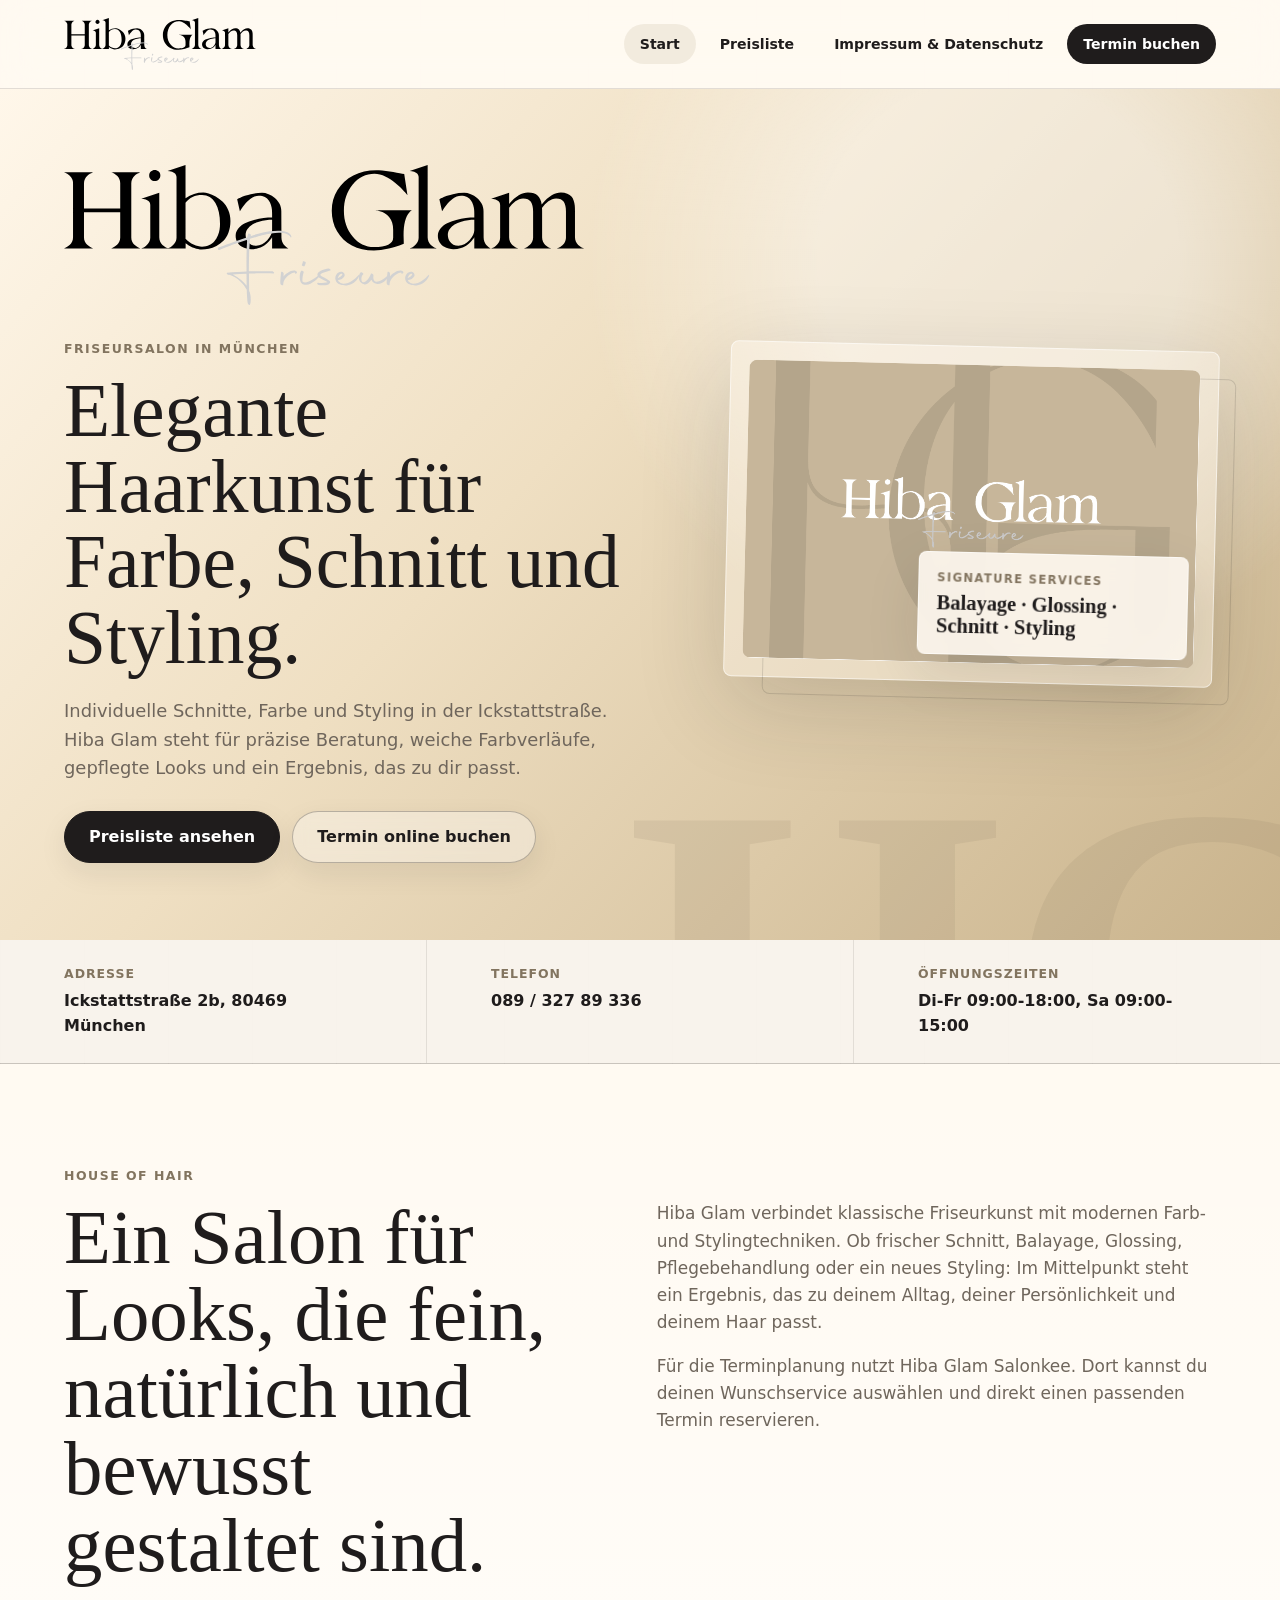
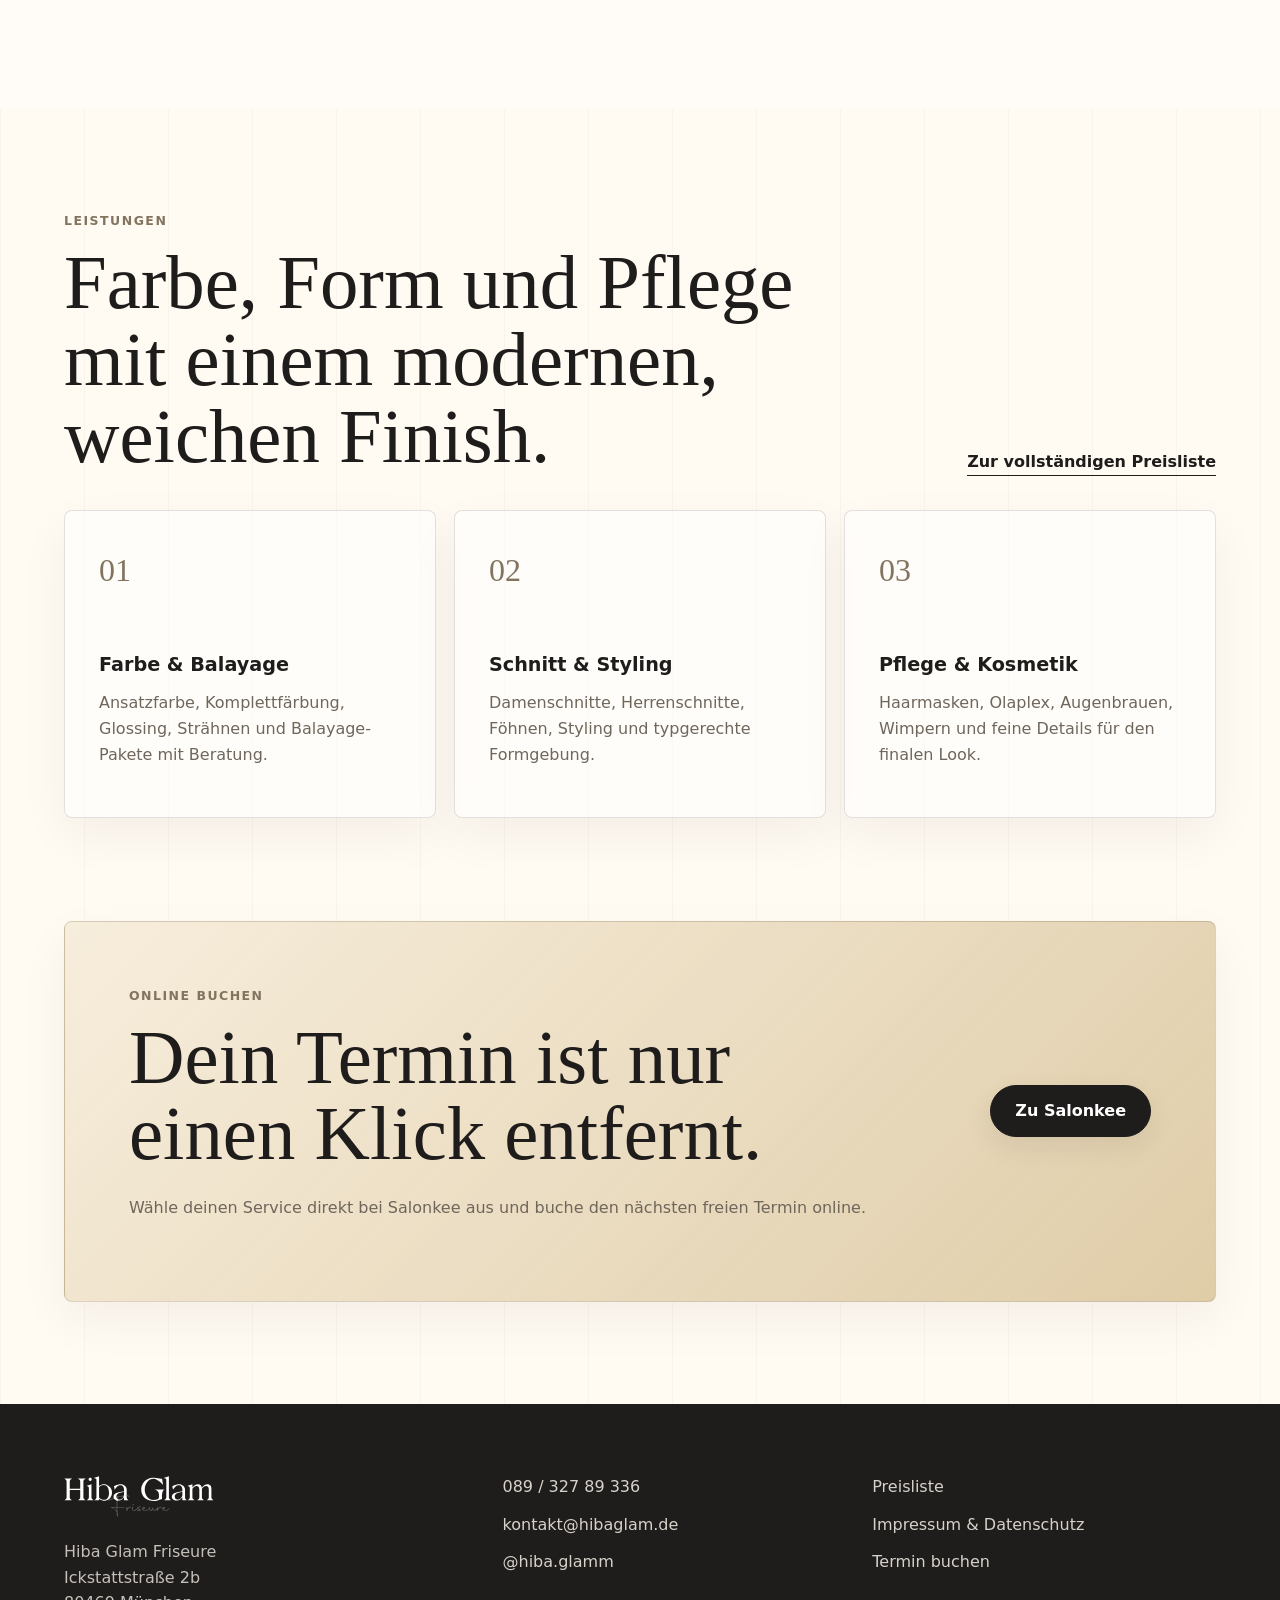
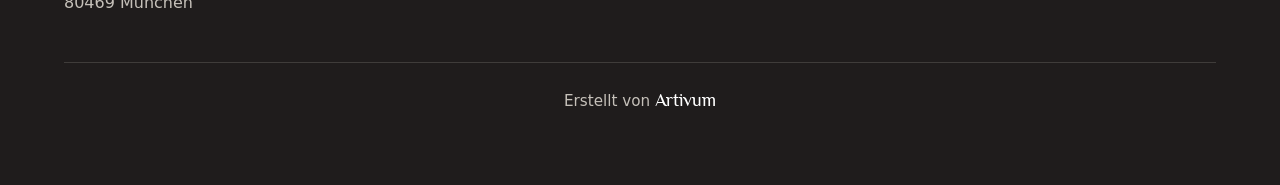
==== index.html @ e52c303f "Add files via upload" ====
<!doctype html>
<html lang="de">
<head>
  <meta charset="utf-8">
  <meta name="viewport" content="width=device-width, initial-scale=1">
  <title>Hiba Glam Friseure in München</title>
  <meta name="description" content="Hiba Glam ist ein stilvoller Friseursalon in München. Haarschnitte, Styling, Farbe, Balayage, Pflege und Kosmetik. Termine online buchen.">
  <meta name="theme-color" content="#d9c7a5">
  <link rel="icon" href="favicon.svg" type="image/svg+xml">
  <link rel="icon" href="favicon.png" type="image/png">
  <link rel="stylesheet" href="assets/hiba.css">
  <script defer src="assets/hiba.js"></script>
  <script type="application/ld+json">
    {
      "@context": "https://schema.org",
      "@type": "HairSalon",
      "name": "Hiba Glam",
      "image": "https://hibaglam.de/images/hiba-glam-business-card.png",
      "url": "https://hibaglam.de/",
      "telephone": "+498932789336",
      "email": "kontakt@hibaglam.de",
      "priceRange": "€€",
      "address": {
        "@type": "PostalAddress",
        "streetAddress": "Ickstattstraße 2b",
        "postalCode": "80469",
        "addressLocality": "München",
        "addressCountry": "DE"
      },
      "openingHoursSpecification": [
        {
          "@type": "OpeningHoursSpecification",
          "dayOfWeek": ["Tuesday", "Wednesday", "Thursday", "Friday"],
          "opens": "09:00",
          "closes": "18:00"
        },
        {
          "@type": "OpeningHoursSpecification",
          "dayOfWeek": "Saturday",
          "opens": "09:00",
          "closes": "15:00"
        }
      ],
      "sameAs": [
        "https://salonkee.de/salon/hiba-glam",
        "https://www.instagram.com/hiba.glamm"
      ]
    }
  </script>
</head>
<body>
  <a class="skip-link" href="#main">Zum Inhalt springen</a>
  <header class="site-header" data-header>
    <a class="brand" href="index.html" aria-label="Hiba Glam Startseite">
      <img src="assets/hiba-logo.svg" alt="Hiba Glam Friseure" width="174" height="52">
    </a>
    <button class="menu-toggle" type="button" data-menu-toggle aria-expanded="false" aria-controls="site-nav">
      <span></span>
      <span></span>
      <span></span>
      <span class="sr-only">Menü öffnen</span>
    </button>
    <nav class="site-nav" id="site-nav" data-site-nav>
      <a href="index.html" aria-current="page">Start</a>
      <a href="preise.html">Preisliste</a>
      <a href="impressum-datenschutz.html">Impressum & Datenschutz</a>
      <a class="nav-cta" href="https://salonkee.de/salon/hiba-glam" target="_blank" rel="noopener">Termin buchen</a>
    </nav>
  </header>

  <main id="main">
    <section class="hero">
      <div class="hero-bg" aria-hidden="true">HG</div>
      <div class="hero-content">
        <img class="hero-logo" src="assets/hiba-logo.svg" alt="Hiba Glam Friseure" width="760" height="204">
        <p class="eyebrow">Friseursalon in München</p>
        <h1>Elegante Haarkunst für Farbe, Schnitt und Styling.</h1>
        <p class="hero-copy">Individuelle Schnitte, Farbe und Styling in der Ickstattstraße. Hiba Glam steht für präzise Beratung, weiche Farbverläufe, gepflegte Looks und ein Ergebnis, das zu dir passt.</p>
        <div class="hero-actions">
          <a class="button primary" href="preise.html">Preisliste ansehen</a>
          <a class="button secondary" href="https://salonkee.de/salon/hiba-glam" target="_blank" rel="noopener">Termin online buchen</a>
        </div>
      </div>
      <div class="hero-visual" aria-label="Hiba Glam Salon-Services">
        <div class="visual-frame">
          <img src="images/hiba-glam-business-card.png" alt="Hiba Glam Markenmotiv">
          <div class="visual-note">
            <span>Signature services</span>
            <strong>Balayage · Glossing · Schnitt · Styling</strong>
          </div>
        </div>
      </div>
    </section>

    <section class="info-strip" aria-label="Kontakt und Öffnungszeiten">
      <div>
        <span>Adresse</span>
        <strong>Ickstattstraße 2b, 80469 München</strong>
      </div>
      <div>
        <span>Telefon</span>
        <strong><a href="tel:+498932789336">089 / 327 89 336</a></strong>
      </div>
      <div>
        <span>Öffnungszeiten</span>
        <strong>Di-Fr 09:00-18:00, Sa 09:00-15:00</strong>
      </div>
    </section>

    <section class="section intro-section">
      <div class="section-kicker">House of hair</div>
      <div class="split">
        <div>
          <h2>Ein Salon für Looks, die fein, natürlich und bewusst gestaltet sind.</h2>
        </div>
        <div class="prose">
          <p>Hiba Glam verbindet klassische Friseurkunst mit modernen Farb- und Stylingtechniken. Ob frischer Schnitt, Balayage, Glossing, Pflegebehandlung oder ein neues Styling: Im Mittelpunkt steht ein Ergebnis, das zu deinem Alltag, deiner Persönlichkeit und deinem Haar passt.</p>
          <p>Für die Terminplanung nutzt Hiba Glam Salonkee. Dort kannst du deinen Wunschservice auswählen und direkt einen passenden Termin reservieren.</p>
        </div>
      </div>
    </section>

    <section class="section services-section">
      <div class="section-heading">
        <div>
          <div class="section-kicker">Leistungen</div>
          <h2>Farbe, Form und Pflege mit einem modernen, weichen Finish.</h2>
        </div>
        <a class="text-link" href="preise.html">Zur vollständigen Preisliste</a>
      </div>
      <div class="service-grid">
        <article class="service-card">
          <span>01</span>
          <h3>Farbe & Balayage</h3>
          <p>Ansatzfarbe, Komplettfärbung, Glossing, Strähnen und Balayage-Pakete mit Beratung.</p>
        </article>
        <article class="service-card">
          <span>02</span>
          <h3>Schnitt & Styling</h3>
          <p>Damenschnitte, Herrenschnitte, Föhnen, Styling und typgerechte Formgebung.</p>
        </article>
        <article class="service-card">
          <span>03</span>
          <h3>Pflege & Kosmetik</h3>
          <p>Haarmasken, Olaplex, Augenbrauen, Wimpern und feine Details für den finalen Look.</p>
        </article>
      </div>
    </section>

    <section class="section booking-section">
      <div class="booking-panel">
        <div>
          <div class="section-kicker">Online buchen</div>
          <h2>Dein Termin ist nur einen Klick entfernt.</h2>
          <p>Wähle deinen Service direkt bei Salonkee aus und buche den nächsten freien Termin online.</p>
        </div>
        <a class="button primary" href="https://salonkee.de/salon/hiba-glam" target="_blank" rel="noopener">Zu Salonkee</a>
      </div>
    </section>
  </main>

  <footer class="site-footer">
    <div>
      <img src="assets/hiba-logo.svg" alt="Hiba Glam Friseure" width="150" height="45">
      <p>Hiba Glam Friseure<br>Ickstattstraße 2b<br>80469 München</p>
    </div>
    <div class="footer-links">
      <a href="tel:+498932789336">089 / 327 89 336</a>
      <a href="mailto:kontakt@hibaglam.de">kontakt@hibaglam.de</a>
      <a href="https://www.instagram.com/hiba.glamm" target="_blank" rel="noopener">@hiba.glamm</a>
    </div>
    <div class="footer-links">
      <a href="preise.html">Preisliste</a>
      <a href="impressum-datenschutz.html">Impressum & Datenschutz</a>
      <a href="https://salonkee.de/salon/hiba-glam" target="_blank" rel="noopener">Termin buchen</a>
    </div>
    <p class="footer-credit">Erstellt von <a href="https://www.artivum.de" target="_blank" rel="noopener">Artivum</a></p>
  </footer>
</body>
</html>
---- assets/hiba.css ----
:root {
  --ink: #1f1c1c;
  --muted: #6f665c;
  --sand: #ead9b8;
  --sand-strong: #d3bd94;
  --taupe: #b4a486;
  --taupe-dark: #82745f;
  --ivory: #fffaf2;
  --soft: #f6eddf;
  --clay: #a97863;
  --white: #ffffff;
  --line: rgba(31, 28, 28, 0.13);
  --shadow: 0 28px 90px rgba(31, 28, 28, 0.16);
  --soft-shadow: 0 18px 54px rgba(31, 28, 28, 0.10);
  --serif: Georgia, "Times New Roman", serif;
  --sans: Inter, ui-sans-serif, system-ui, -apple-system, BlinkMacSystemFont, "Segoe UI", sans-serif;
}

@font-face {
  font-family: "Philosopher";
  src: url("fonts/Philosopher-Regular.ttf") format("truetype");
  font-weight: 400;
  font-style: normal;
  font-display: swap;
}

* {
  box-sizing: border-box;
}

html {
  scroll-behavior: smooth;
}

body {
  margin: 0;
  color: var(--ink);
  background:
    linear-gradient(90deg, rgba(31, 28, 28, 0.028) 1px, transparent 1px) 0 0 / 84px 84px,
    var(--ivory);
  font-family: var(--sans);
  line-height: 1.6;
}

img {
  display: block;
  max-width: 100%;
}

a {
  color: inherit;
  text-decoration: none;
}

a:hover {
  color: var(--taupe-dark);
}

.skip-link,
.sr-only {
  position: absolute;
  width: 1px;
  height: 1px;
  padding: 0;
  margin: -1px;
  overflow: hidden;
  clip: rect(0, 0, 0, 0);
  white-space: nowrap;
  border: 0;
}

.skip-link:focus {
  z-index: 1000;
  width: auto;
  height: auto;
  margin: 16px;
  padding: 10px 14px;
  clip: auto;
  background: var(--ink);
  color: var(--white);
}

.site-header {
  position: sticky;
  top: 0;
  z-index: 50;
  display: flex;
  align-items: center;
  justify-content: space-between;
  gap: 24px;
  min-height: 86px;
  padding: 18px clamp(20px, 5vw, 72px);
  background: rgba(255, 250, 242, 0.86);
  border-bottom: 1px solid var(--line);
  backdrop-filter: blur(20px);
}

.brand {
  display: inline-flex;
  align-items: center;
  flex: 0 0 auto;
}

.brand img {
  width: clamp(150px, 15vw, 220px);
  height: auto;
}

.site-nav {
  display: flex;
  align-items: center;
  gap: 8px;
  font-size: 0.88rem;
  font-weight: 720;
}

.site-nav a {
  display: inline-flex;
  align-items: center;
  min-height: 40px;
  padding: 0 16px;
  border-radius: 999px;
}

.site-nav a[aria-current="page"] {
  background: rgba(180, 164, 134, 0.18);
}

.site-nav .nav-cta {
  color: var(--white);
  background: var(--ink);
}

.site-nav .nav-cta:hover {
  color: var(--white);
  background: var(--taupe-dark);
}

.menu-toggle {
  display: none;
  width: 44px;
  height: 44px;
  padding: 0;
  border: 1px solid var(--line);
  border-radius: 50%;
  background: transparent;
}

.menu-toggle span:not(.sr-only) {
  display: block;
  width: 18px;
  height: 2px;
  margin: 4px auto;
  background: var(--ink);
}

.hero {
  position: relative;
  display: grid;
  grid-template-columns: minmax(0, 0.96fr) minmax(320px, 0.82fr);
  align-items: center;
  gap: clamp(34px, 7vw, 108px);
  min-height: calc(100vh - 86px);
  padding: clamp(46px, 6vw, 82px) clamp(20px, 5vw, 72px) clamp(46px, 6vw, 78px);
  overflow: hidden;
  background:
    radial-gradient(circle at 78% 20%, rgba(255, 255, 255, 0.45) 0 15%, transparent 34%),
    linear-gradient(132deg, #fff7ea 0%, #efdfc2 43%, #c9b38c 100%);
}

.hero-bg {
  position: absolute;
  inset: auto -8vw -18vw auto;
  color: rgba(130, 116, 95, 0.13);
  font-family: var(--serif);
  font-size: clamp(16rem, 38vw, 42rem);
  font-weight: 700;
  line-height: 0.8;
  pointer-events: none;
}

.hero-content,
.hero-visual,
.page-hero > *:not(.hero-bg) {
  position: relative;
  z-index: 1;
}

.page-hero > .hero-bg {
  position: absolute;
}

.hero-logo {
  width: min(100%, 520px);
  height: auto;
  margin-bottom: clamp(22px, 3vw, 34px);
}

.eyebrow,
.section-kicker {
  margin: 0 0 14px;
  color: var(--taupe-dark);
  font-size: 0.78rem;
  font-weight: 800;
  text-transform: uppercase;
  letter-spacing: 0.12em;
}

h1,
h2,
h3,
p {
  margin-top: 0;
}

h1,
h2 {
  font-family: var(--serif);
  font-weight: 500;
  line-height: 1;
}

h1 {
  max-width: 760px;
  margin-bottom: 22px;
  font-size: clamp(3rem, 5.9vw, 6.4rem);
}

h2 {
  margin-bottom: 22px;
  font-size: clamp(2.4rem, 6vw, 5.2rem);
}

h3 {
  margin-bottom: 10px;
  font-size: 1.2rem;
}

.hero-copy {
  max-width: 650px;
  color: var(--muted);
  font-size: clamp(1.05rem, 1.4vw, 1.28rem);
}

.hero-actions {
  display: flex;
  flex-wrap: wrap;
  gap: 12px;
  margin-top: 28px;
}

.button {
  display: inline-flex;
  align-items: center;
  justify-content: center;
  min-height: 52px;
  padding: 0 24px;
  border: 1px solid var(--ink);
  border-radius: 999px;
  font-weight: 820;
  box-shadow: 0 10px 28px rgba(31, 28, 28, 0.08);
  transition: transform 180ms ease, background 180ms ease, color 180ms ease, border-color 180ms ease, box-shadow 180ms ease;
}

.button:hover {
  transform: translateY(-2px);
  box-shadow: 0 16px 34px rgba(31, 28, 28, 0.14);
}

.button.primary {
  color: var(--white);
  background: var(--ink);
}

.button.primary:hover {
  color: var(--white);
  background: var(--clay);
  border-color: var(--clay);
}

.button.secondary {
  border-color: rgba(31, 28, 28, 0.28);
  background: rgba(255, 255, 255, 0.34);
  backdrop-filter: blur(8px);
}

.button.secondary:hover {
  color: var(--ink);
  background: rgba(255, 255, 255, 0.36);
}

.hero-visual {
  justify-self: end;
  width: min(100%, 530px);
}

.visual-frame {
  position: relative;
  padding: clamp(12px, 1.6vw, 18px);
  border: 1px solid rgba(255, 255, 255, 0.56);
  border-radius: 8px;
  background: rgba(255, 250, 242, 0.36);
  box-shadow: var(--shadow);
  transform: rotate(1.4deg);
}

.visual-frame::before {
  content: "";
  position: absolute;
  inset: 26px -18px -18px 38px;
  z-index: -1;
  border: 1px solid rgba(31, 28, 28, 0.14);
  border-radius: 8px;
}

.visual-frame img {
  width: 100%;
  border-radius: 8px;
}

.visual-note {
  position: absolute;
  right: clamp(16px, 2vw, 26px);
  bottom: clamp(16px, 2vw, 26px);
  max-width: 270px;
  padding: 16px 18px;
  border: 1px solid rgba(255, 255, 255, 0.58);
  border-radius: 8px;
  background: rgba(255, 250, 242, 0.88);
  box-shadow: var(--soft-shadow);
  backdrop-filter: blur(14px);
}

.visual-note span {
  display: block;
  margin-bottom: 5px;
  color: var(--taupe-dark);
  font-size: 0.72rem;
  font-weight: 850;
  text-transform: uppercase;
  letter-spacing: 0.12em;
}

.visual-note strong {
  display: block;
  font-family: var(--serif);
  font-size: 1.28rem;
  line-height: 1.12;
}

.info-strip {
  display: grid;
  grid-template-columns: repeat(3, minmax(0, 1fr));
  gap: 1px;
  background: var(--line);
  border-top: 0;
  border-bottom: 1px solid var(--line);
}

.info-strip div {
  padding: 24px clamp(20px, 5vw, 72px);
  background: rgba(255, 250, 242, 0.78);
}

.info-strip span {
  display: block;
  margin-bottom: 4px;
  color: var(--taupe-dark);
  font-size: 0.78rem;
  font-weight: 800;
  text-transform: uppercase;
  letter-spacing: 0.08em;
}

.info-strip strong {
  font-size: 1rem;
}

.section {
  padding: clamp(64px, 8vw, 120px) clamp(20px, 5vw, 72px);
}

.intro-section {
  background:
    linear-gradient(180deg, rgba(255, 255, 255, 0.0), rgba(255, 255, 255, 0.45)),
    var(--ivory);
}

.split {
  display: grid;
  grid-template-columns: minmax(260px, 0.9fr) minmax(260px, 1fr);
  gap: clamp(32px, 7vw, 90px);
  align-items: start;
}

.prose {
  color: var(--muted);
  font-size: 1.06rem;
}

.section-heading {
  display: flex;
  align-items: end;
  justify-content: space-between;
  gap: 24px;
  margin-bottom: 34px;
}

.section-heading h2 {
  max-width: 780px;
  margin-bottom: 0;
}

.text-link {
  display: inline-flex;
  align-items: center;
  width: fit-content;
  border-bottom: 1px solid currentColor;
  color: var(--ink);
  font-weight: 800;
}

.service-grid {
  display: grid;
  grid-template-columns: repeat(3, minmax(0, 1fr));
  gap: 18px;
}

.service-card,
.price-group,
.price-note,
.booking-panel,
.legal-block {
  border: 1px solid var(--line);
  border-radius: 8px;
  background: rgba(255, 255, 255, 0.56);
  box-shadow: 0 18px 50px rgba(31, 28, 28, 0.05);
}

.service-card {
  min-height: 292px;
  padding: clamp(24px, 3vw, 34px);
  transition: transform 180ms ease, box-shadow 180ms ease, background 180ms ease;
}

.service-card:hover {
  transform: translateY(-4px);
  background: rgba(255, 255, 255, 0.74);
  box-shadow: var(--soft-shadow);
}

.service-card span {
  display: block;
  margin-bottom: 54px;
  color: var(--taupe-dark);
  font-family: var(--serif);
  font-size: 2rem;
}

.service-card p,
.booking-panel p,
.price-note p,
.legal-block p {
  color: var(--muted);
}

.booking-section {
  padding-top: 0;
}

.booking-panel {
  display: flex;
  align-items: center;
  justify-content: space-between;
  gap: 24px;
  padding: clamp(30px, 5vw, 64px);
  background:
    linear-gradient(135deg, rgba(255, 250, 242, 0.62), rgba(210, 189, 148, 0.44)),
    var(--sand);
}

.booking-panel h2 {
  max-width: 680px;
}

.page-hero {
  position: relative;
  display: block;
  min-height: auto;
  padding: clamp(72px, 8vw, 112px) clamp(20px, 5vw, 72px) clamp(56px, 7vw, 88px);
  overflow: hidden;
  background:
    radial-gradient(circle at 84% 26%, rgba(255, 255, 255, 0.48) 0 16%, transparent 36%),
    linear-gradient(135deg, #fff7ea 0%, #ead8b7 58%, #cbb68e 100%);
}

.page-hero > div:not(.hero-bg) {
  max-width: 920px;
  margin-inline: auto;
  text-align: center;
}

.page-hero > .button {
  display: flex;
  width: fit-content;
  margin: 30px auto 0;
}

.page-hero h1 {
  max-width: 900px;
  margin-inline: auto;
  font-size: clamp(3.2rem, 8vw, 7rem);
}

.page-hero p {
  max-width: 720px;
  margin-inline: auto;
  margin-bottom: 0;
  color: var(--muted);
  font-size: 1.08rem;
}

.price-layout {
  display: grid;
  grid-template-columns: minmax(0, 1fr);
  gap: 20px;
  align-items: start;
  width: 100%;
  max-width: 920px;
  margin-inline: auto;
}

.price-note {
  position: static;
  padding: 26px;
  text-align: center;
}

.price-note .text-link {
  margin-inline: auto;
}

.price-groups {
  display: grid;
  grid-template-columns: minmax(0, 1fr);
  gap: 16px;
}

.price-group {
  padding: clamp(22px, 3vw, 30px);
}

.price-group h2 {
  margin-bottom: 18px;
  font-size: clamp(2rem, 4vw, 3rem);
}

.price-list {
  display: grid;
  gap: 0;
  padding: 0;
  margin: 0;
  list-style: none;
}

.price-list li {
  display: flex;
  justify-content: space-between;
  gap: 20px;
  padding: 14px 0;
  border-top: 1px solid var(--line);
}

.price-list span {
  color: var(--muted);
}

.price-list strong {
  white-space: nowrap;
}

.legal-hero {
  min-height: 360px;
}

.legal-layout {
  display: grid;
  grid-template-columns: minmax(0, 1fr);
  gap: 18px;
  align-items: start;
  width: 100%;
  max-width: 920px;
  margin-inline: auto;
}

.legal-block {
  min-width: 0;
  padding: clamp(24px, 4vw, 42px);
  overflow-wrap: anywhere;
}

.legal-block h2 {
  font-size: clamp(2.2rem, 5vw, 4rem);
}

.legal-block h3 {
  margin-top: 28px;
}

.draft-note {
  padding: 12px 14px;
  border: 1px solid rgba(142, 128, 104, 0.36);
  border-radius: 8px;
  background: rgba(234, 217, 184, 0.56);
  font-weight: 700;
}

.site-footer {
  display: grid;
  grid-template-columns: 1.2fr 1fr 1fr;
  gap: 26px;
  padding: clamp(42px, 6vw, 70px) clamp(20px, 5vw, 72px);
  color: var(--ivory);
  background: var(--ink);
}

.site-footer p {
  margin: 20px 0 0;
  color: rgba(255, 250, 240, 0.74);
}

.site-footer img {
  filter: invert(1) brightness(2.2);
}

.footer-links {
  display: grid;
  align-content: start;
  gap: 12px;
}

.footer-links a {
  color: rgba(255, 250, 240, 0.82);
}

.footer-links a:hover {
  color: var(--white);
}

.footer-credit {
  grid-column: 1 / -1;
  margin: 18px 0 0;
  padding-top: 24px;
  border-top: 1px solid rgba(255, 250, 240, 0.14);
  text-align: center;
  color: rgba(255, 250, 240, 0.72);
  font-size: 0.95rem;
}

.footer-credit a {
  font-family: "Philosopher", Georgia, "Times New Roman", serif;
  color: var(--white);
  font-size: 1.16em;
}

.footer-credit a:hover {
  color: var(--sand);
}

.not-found {
  display: grid;
  place-items: center;
  min-height: 100vh;
  padding: 40px 20px;
  text-align: center;
  background: var(--sand);
}

.not-found h1 {
  max-width: 740px;
  margin: 30px 0 12px;
  font-size: clamp(2.6rem, 8vw, 6rem);
}

.not-found p {
  color: var(--muted);
}

@media (max-width: 920px) {
  .menu-toggle {
    display: block;
  }

  .site-nav {
    position: fixed;
    top: 86px;
    right: 16px;
    left: 16px;
    display: none;
    flex-direction: column;
    align-items: stretch;
    padding: 14px;
    border: 1px solid var(--line);
    border-radius: 8px;
    background: var(--ivory);
    box-shadow: var(--shadow);
  }

  .site-nav.is-open {
    display: flex;
  }

  .site-nav a {
    justify-content: center;
  }

  .hero {
    grid-template-columns: 1fr;
    min-height: auto;
  }

  .hero-visual {
    justify-self: start;
  }

  .visual-frame {
    transform: none;
  }

  .info-strip,
  .service-grid,
  .price-groups,
  .legal-layout,
  .site-footer {
    grid-template-columns: 1fr;
  }

  .split,
  .price-layout {
    grid-template-columns: 1fr;
  }

  .price-note {
    position: static;
  }

  .page-hero,
  .booking-panel,
  .section-heading {
    align-items: start;
    flex-direction: column;
  }
}

@media (max-width: 560px) {
  .site-header {
    min-height: 74px;
    padding: 12px 16px;
  }

  .brand img {
    width: 156px;
    height: auto;
  }

  .site-nav {
    top: 74px;
  }

  .page-hero .hero-bg {
    display: none;
  }

  .hero,
  .section,
  .page-hero {
    padding-left: 16px;
    padding-right: 16px;
  }

  .hero-logo {
    width: min(100%, 330px);
    margin-bottom: 20px;
  }

  h1 {
    font-size: clamp(2.9rem, 14vw, 4.1rem);
  }

  .hero-copy {
    font-size: 1rem;
  }

  .hero-actions {
    align-items: stretch;
    flex-direction: column;
    margin-top: 22px;
  }

  .button {
    width: 100%;
  }

  .info-strip div {
    padding: 20px 16px;
  }
}
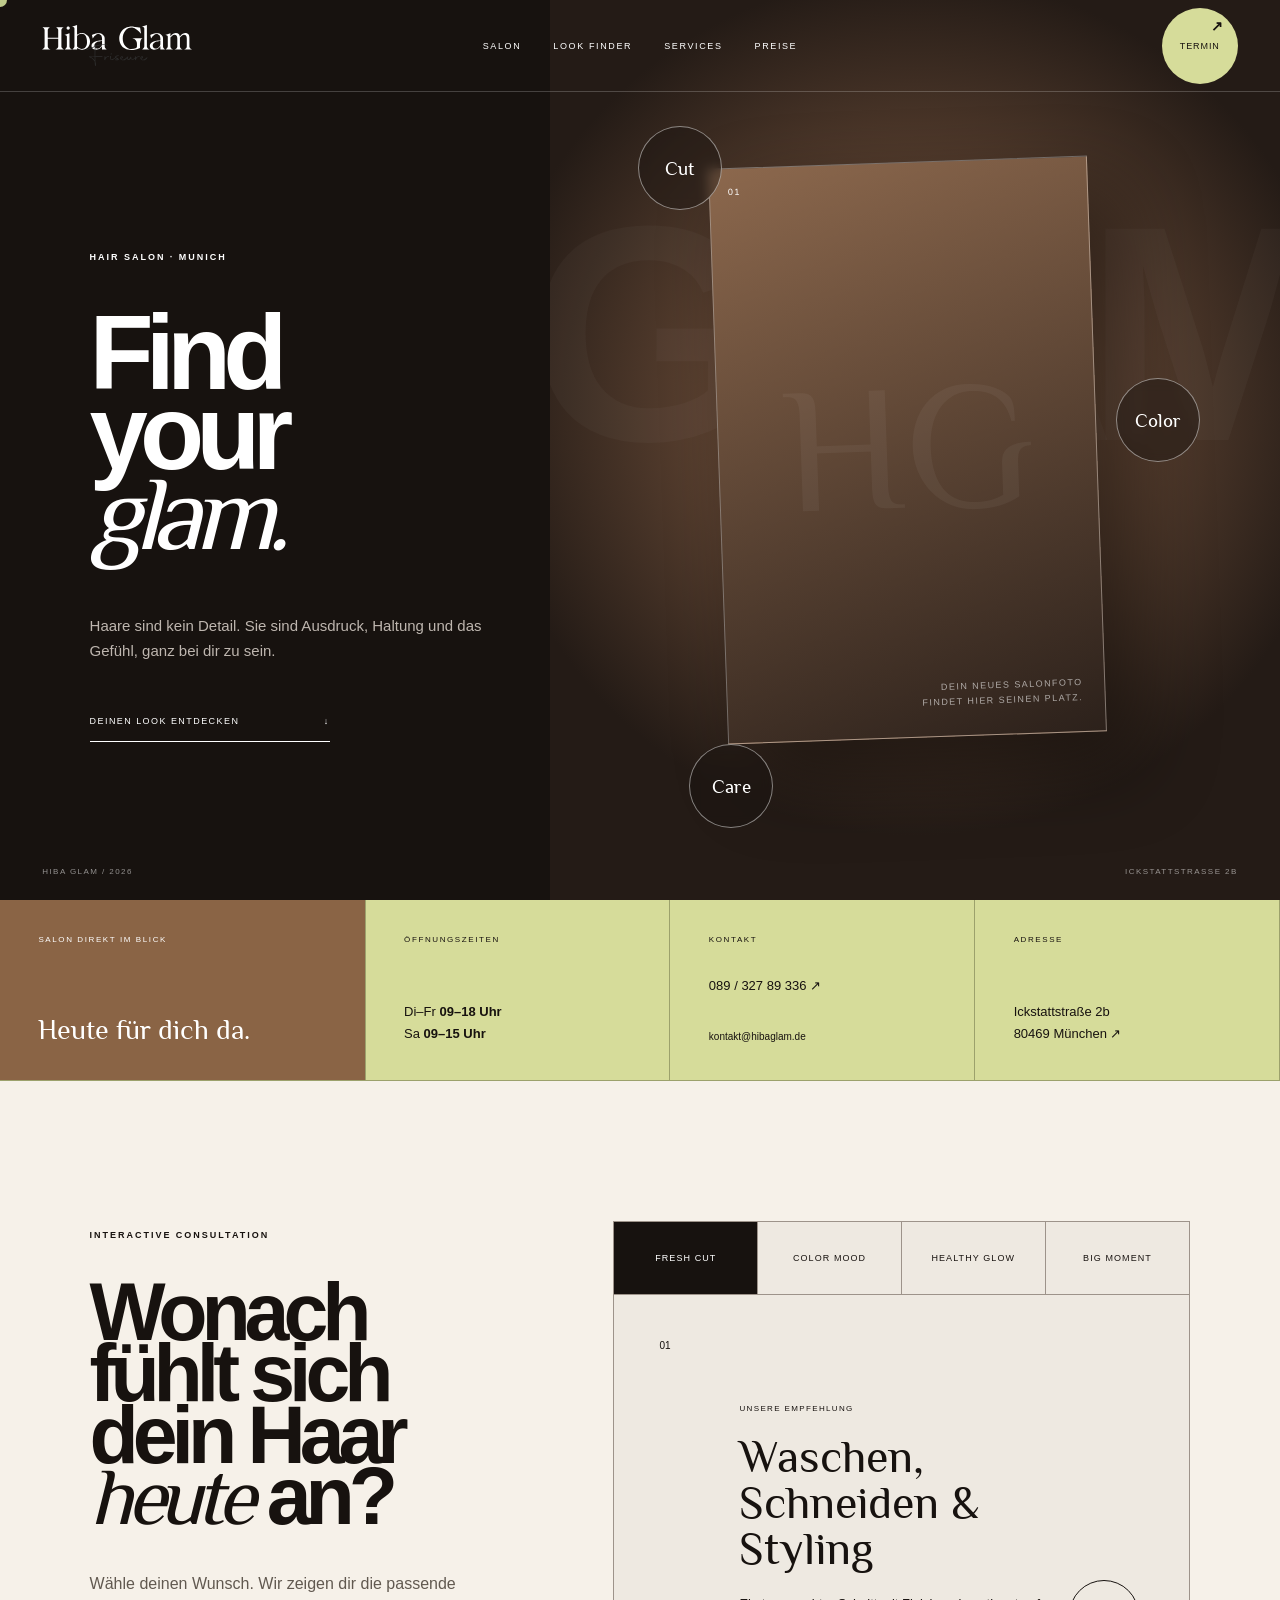
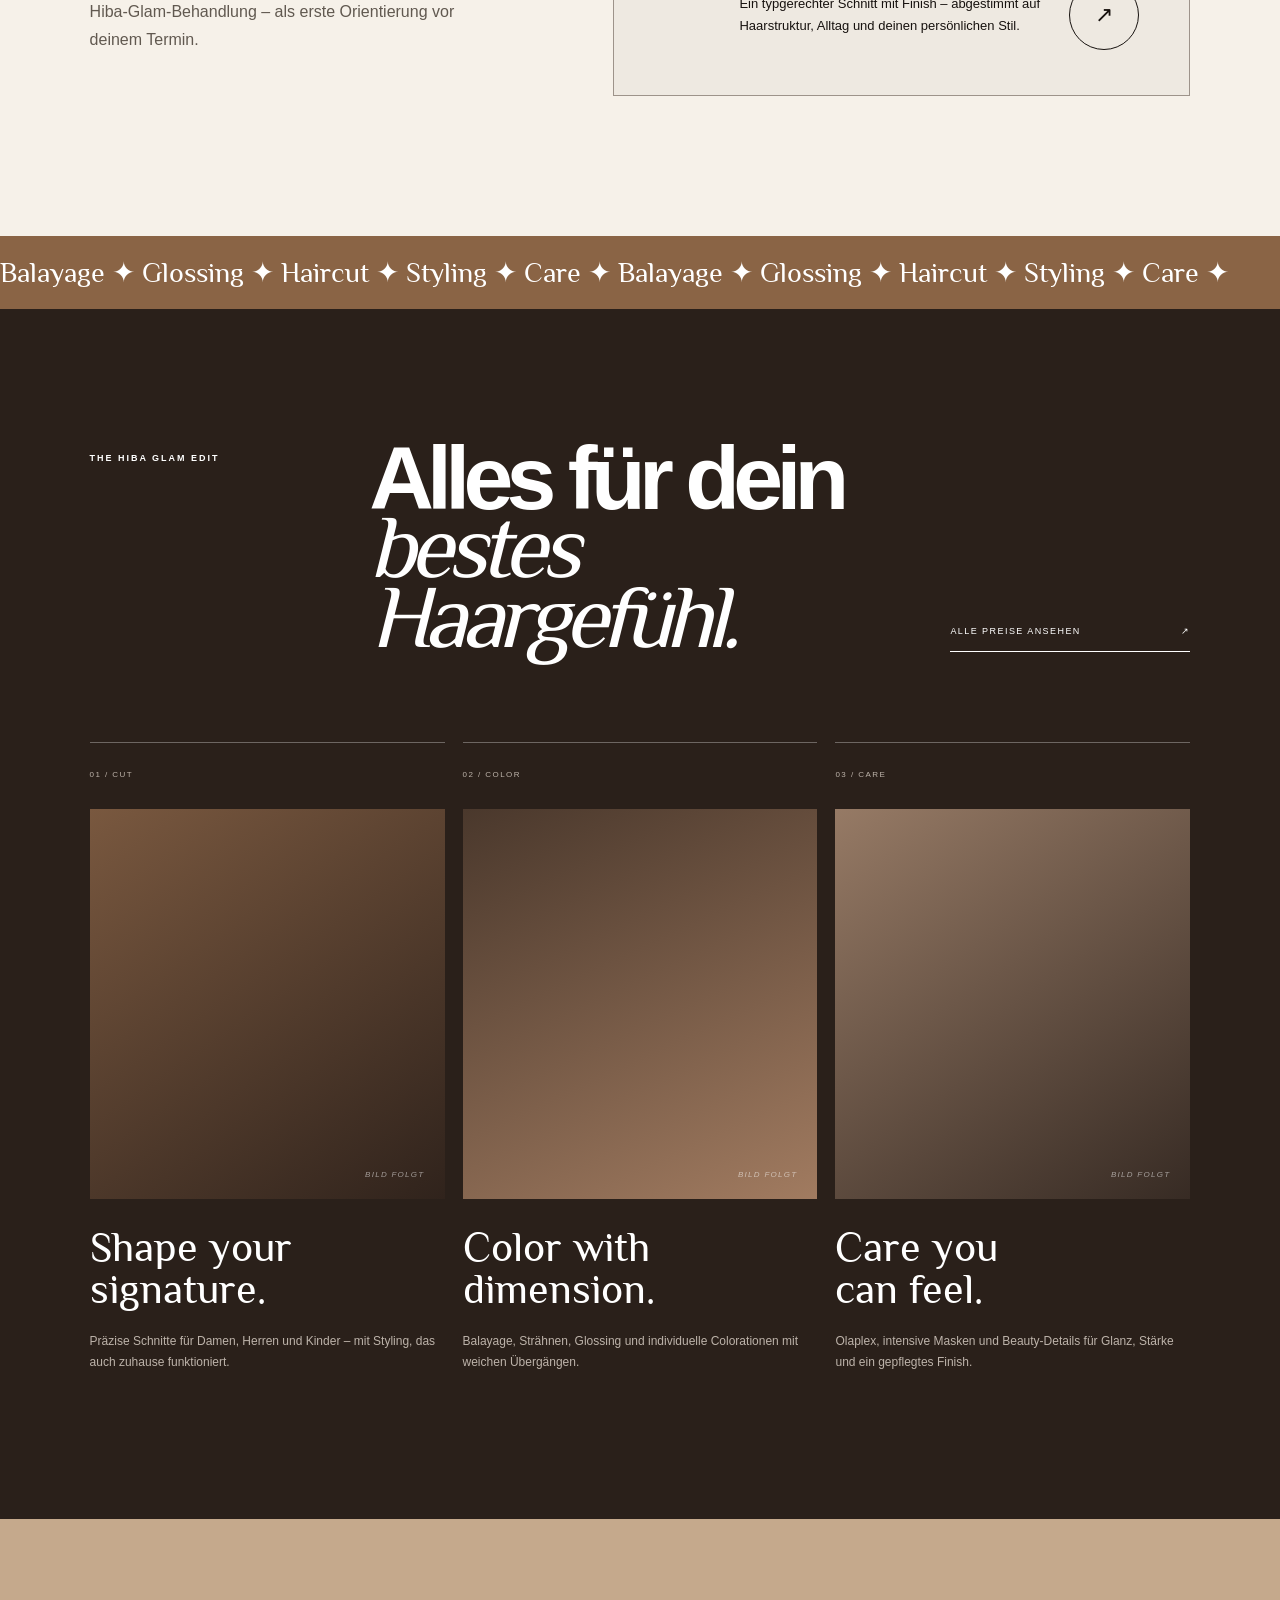
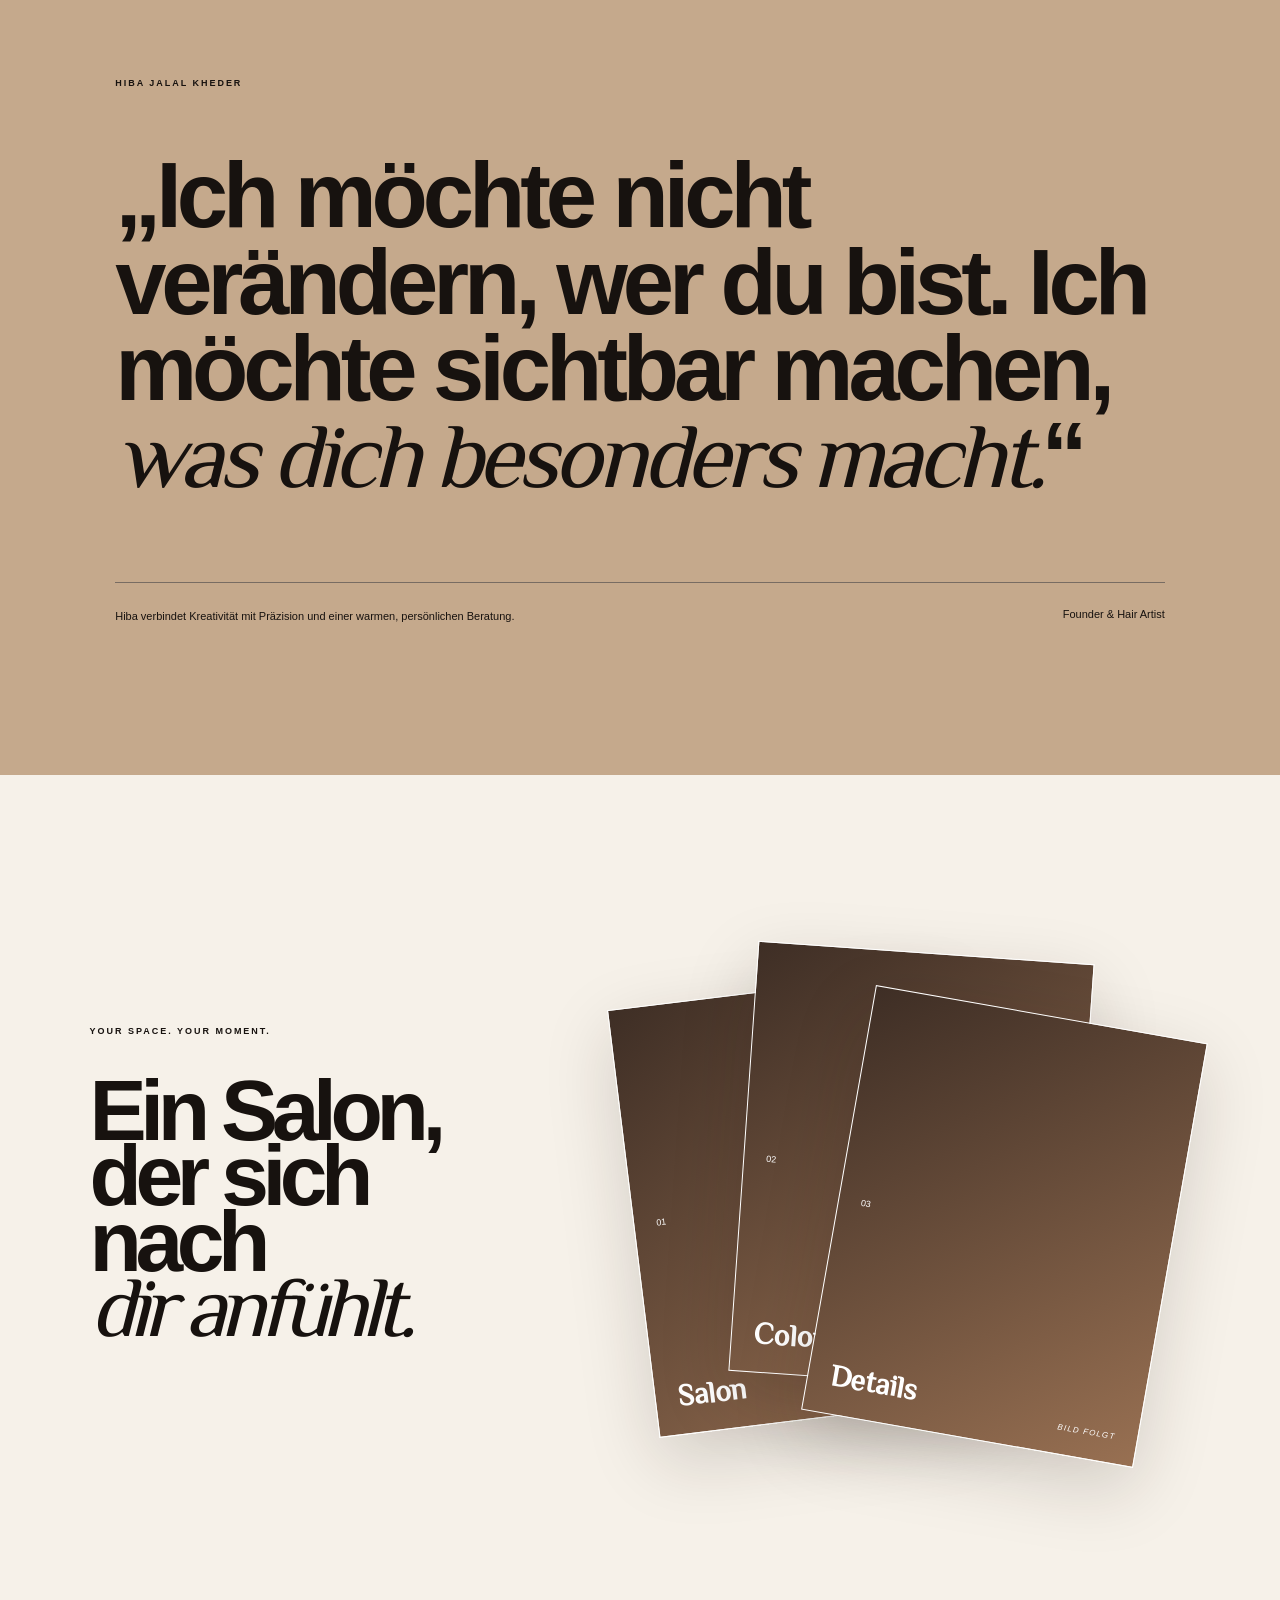
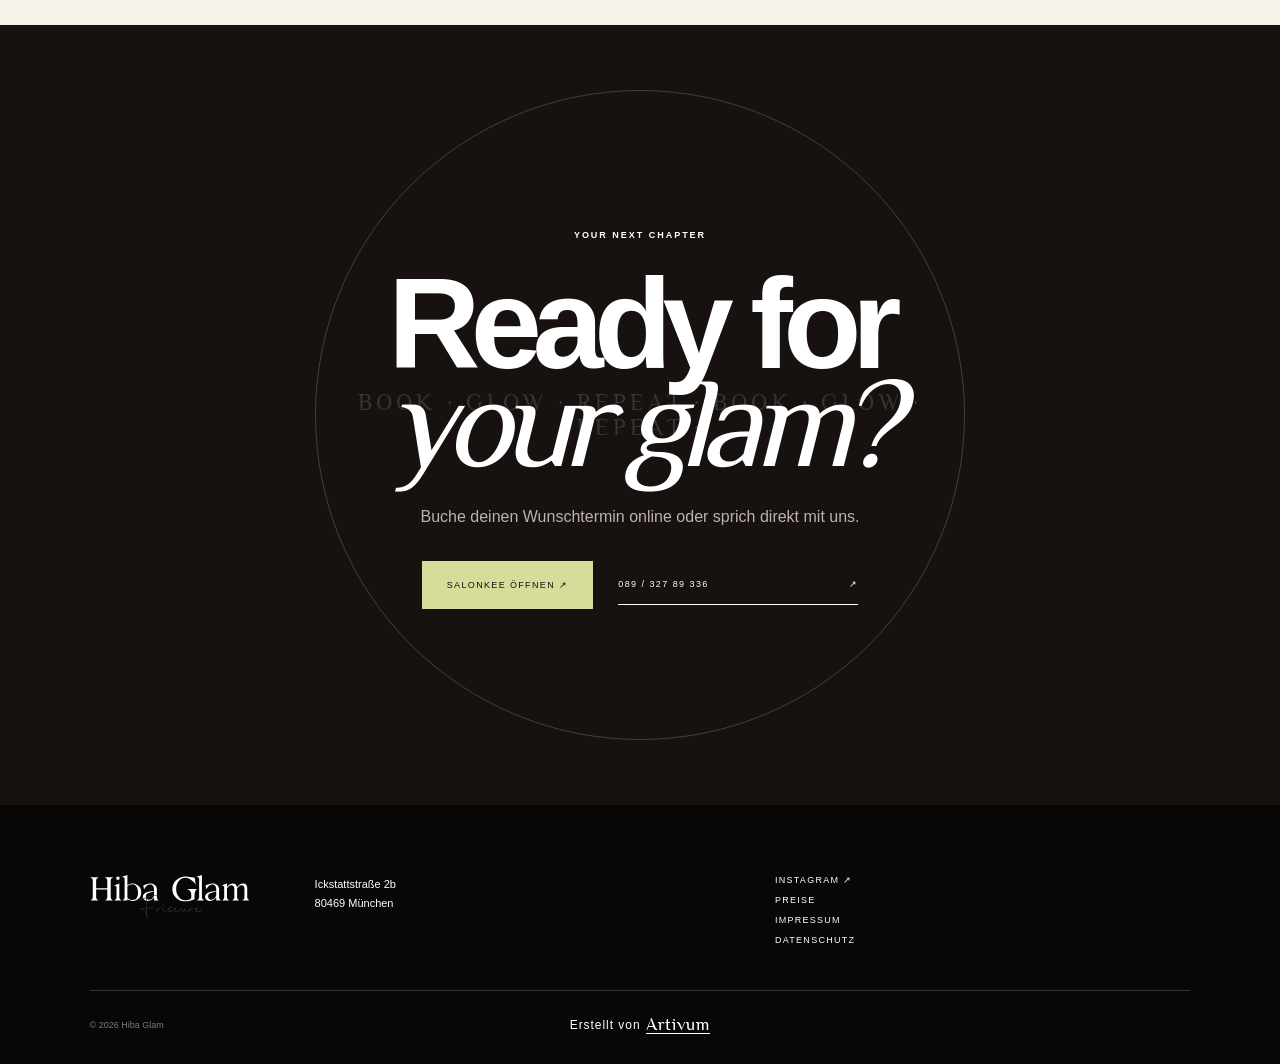
==== commit e959e5ae: "Replace site with interactive Hiba Glam redesign" ====
--- a/index.html
+++ b/index.html
@@ -1,180 +1,14 @@
-<!doctype html>
-<html lang="de">
-<head>
-  <meta charset="utf-8">
-  <meta name="viewport" content="width=device-width, initial-scale=1">
-  <title>Hiba Glam Friseure in München</title>
-  <meta name="description" content="Hiba Glam ist ein stilvoller Friseursalon in München. Haarschnitte, Styling, Farbe, Balayage, Pflege und Kosmetik. Termine online buchen.">
-  <meta name="theme-color" content="#d9c7a5">
-  <link rel="icon" href="favicon.svg" type="image/svg+xml">
-  <link rel="icon" href="favicon.png" type="image/png">
-  <link rel="stylesheet" href="assets/hiba.css">
-  <script defer src="assets/hiba.js"></script>
-  <script type="application/ld+json">
-    {
-      "@context": "https://schema.org",
-      "@type": "HairSalon",
-      "name": "Hiba Glam",
-      "image": "https://hibaglam.de/images/hiba-glam-business-card.png",
-      "url": "https://hibaglam.de/",
-      "telephone": "+498932789336",
-      "email": "kontakt@hibaglam.de",
-      "priceRange": "€€",
-      "address": {
-        "@type": "PostalAddress",
-        "streetAddress": "Ickstattstraße 2b",
-        "postalCode": "80469",
-        "addressLocality": "München",
-        "addressCountry": "DE"
-      },
-      "openingHoursSpecification": [
-        {
-          "@type": "OpeningHoursSpecification",
-          "dayOfWeek": ["Tuesday", "Wednesday", "Thursday", "Friday"],
-          "opens": "09:00",
-          "closes": "18:00"
-        },
-        {
-          "@type": "OpeningHoursSpecification",
-          "dayOfWeek": "Saturday",
-          "opens": "09:00",
-          "closes": "15:00"
-        }
-      ],
-      "sameAs": [
-        "https://salonkee.de/salon/hiba-glam",
-        "https://www.instagram.com/hiba.glamm"
-      ]
-    }
-  </script>
-</head>
-<body>
-  <a class="skip-link" href="#main">Zum Inhalt springen</a>
-  <header class="site-header" data-header>
-    <a class="brand" href="index.html" aria-label="Hiba Glam Startseite">
-      <img src="assets/hiba-logo.svg" alt="Hiba Glam Friseure" width="174" height="52">
-    </a>
-    <button class="menu-toggle" type="button" data-menu-toggle aria-expanded="false" aria-controls="site-nav">
-      <span></span>
-      <span></span>
-      <span></span>
-      <span class="sr-only">Menü öffnen</span>
-    </button>
-    <nav class="site-nav" id="site-nav" data-site-nav>
-      <a href="index.html" aria-current="page">Start</a>
-      <a href="preise.html">Preisliste</a>
-      <a href="impressum-datenschutz.html">Impressum & Datenschutz</a>
-      <a class="nav-cta" href="https://salonkee.de/salon/hiba-glam" target="_blank" rel="noopener">Termin buchen</a>
-    </nav>
-  </header>
-
-  <main id="main">
-    <section class="hero">
-      <div class="hero-bg" aria-hidden="true">HG</div>
-      <div class="hero-content">
-        <img class="hero-logo" src="assets/hiba-logo.svg" alt="Hiba Glam Friseure" width="760" height="204">
-        <p class="eyebrow">Friseursalon in München</p>
-        <h1>Elegante Haarkunst für Farbe, Schnitt und Styling.</h1>
-        <p class="hero-copy">Individuelle Schnitte, Farbe und Styling in der Ickstattstraße. Hiba Glam steht für präzise Beratung, weiche Farbverläufe, gepflegte Looks und ein Ergebnis, das zu dir passt.</p>
-        <div class="hero-actions">
-          <a class="button primary" href="preise.html">Preisliste ansehen</a>
-          <a class="button secondary" href="https://salonkee.de/salon/hiba-glam" target="_blank" rel="noopener">Termin online buchen</a>
-        </div>
-      </div>
-      <div class="hero-visual" aria-label="Hiba Glam Salon-Services">
-        <div class="visual-frame">
-          <img src="images/hiba-glam-business-card.png" alt="Hiba Glam Markenmotiv">
-          <div class="visual-note">
-            <span>Signature services</span>
-            <strong>Balayage · Glossing · Schnitt · Styling</strong>
-          </div>
-        </div>
-      </div>
-    </section>
-
-    <section class="info-strip" aria-label="Kontakt und Öffnungszeiten">
-      <div>
-        <span>Adresse</span>
-        <strong>Ickstattstraße 2b, 80469 München</strong>
-      </div>
-      <div>
-        <span>Telefon</span>
-        <strong><a href="tel:+498932789336">089 / 327 89 336</a></strong>
-      </div>
-      <div>
-        <span>Öffnungszeiten</span>
-        <strong>Di-Fr 09:00-18:00, Sa 09:00-15:00</strong>
-      </div>
-    </section>
-
-    <section class="section intro-section">
-      <div class="section-kicker">House of hair</div>
-      <div class="split">
-        <div>
-          <h2>Ein Salon für Looks, die fein, natürlich und bewusst gestaltet sind.</h2>
-        </div>
-        <div class="prose">
-          <p>Hiba Glam verbindet klassische Friseurkunst mit modernen Farb- und Stylingtechniken. Ob frischer Schnitt, Balayage, Glossing, Pflegebehandlung oder ein neues Styling: Im Mittelpunkt steht ein Ergebnis, das zu deinem Alltag, deiner Persönlichkeit und deinem Haar passt.</p>
-          <p>Für die Terminplanung nutzt Hiba Glam Salonkee. Dort kannst du deinen Wunschservice auswählen und direkt einen passenden Termin reservieren.</p>
-        </div>
-      </div>
-    </section>
-
-    <section class="section services-section">
-      <div class="section-heading">
-        <div>
-          <div class="section-kicker">Leistungen</div>
-          <h2>Farbe, Form und Pflege mit einem modernen, weichen Finish.</h2>
-        </div>
-        <a class="text-link" href="preise.html">Zur vollständigen Preisliste</a>
-      </div>
-      <div class="service-grid">
-        <article class="service-card">
-          <span>01</span>
-          <h3>Farbe & Balayage</h3>
-          <p>Ansatzfarbe, Komplettfärbung, Glossing, Strähnen und Balayage-Pakete mit Beratung.</p>
-        </article>
-        <article class="service-card">
-          <span>02</span>
-          <h3>Schnitt & Styling</h3>
-          <p>Damenschnitte, Herrenschnitte, Föhnen, Styling und typgerechte Formgebung.</p>
-        </article>
-        <article class="service-card">
-          <span>03</span>
-          <h3>Pflege & Kosmetik</h3>
-          <p>Haarmasken, Olaplex, Augenbrauen, Wimpern und feine Details für den finalen Look.</p>
-        </article>
-      </div>
-    </section>
-
-    <section class="section booking-section">
-      <div class="booking-panel">
-        <div>
-          <div class="section-kicker">Online buchen</div>
-          <h2>Dein Termin ist nur einen Klick entfernt.</h2>
-          <p>Wähle deinen Service direkt bei Salonkee aus und buche den nächsten freien Termin online.</p>
-        </div>
-        <a class="button primary" href="https://salonkee.de/salon/hiba-glam" target="_blank" rel="noopener">Zu Salonkee</a>
-      </div>
-    </section>
-  </main>
-
-  <footer class="site-footer">
-    <div>
-      <img src="assets/hiba-logo.svg" alt="Hiba Glam Friseure" width="150" height="45">
-      <p>Hiba Glam Friseure<br>Ickstattstraße 2b<br>80469 München</p>
-    </div>
-    <div class="footer-links">
-      <a href="tel:+498932789336">089 / 327 89 336</a>
-      <a href="mailto:kontakt@hibaglam.de">kontakt@hibaglam.de</a>
-      <a href="https://www.instagram.com/hiba.glamm" target="_blank" rel="noopener">@hiba.glamm</a>
-    </div>
-    <div class="footer-links">
-      <a href="preise.html">Preisliste</a>
-      <a href="impressum-datenschutz.html">Impressum & Datenschutz</a>
-      <a href="https://salonkee.de/salon/hiba-glam" target="_blank" rel="noopener">Termin buchen</a>
-    </div>
-    <p class="footer-credit">Erstellt von <a href="https://www.artivum.de" target="_blank" rel="noopener">Artivum</a></p>
-  </footer>
-</body>
-</html>
+<!doctype html><html lang="de"><head><meta charset="utf-8"><meta name="viewport" content="width=device-width,initial-scale=1"><title>Hiba Glam – Friseur im Glockenbachviertel München</title><meta name="description" content="Hiba Glam in München: individuelle Schnitte, Farbe, Balayage und Styling. Finde deinen Look und buche direkt über Salonkee."><meta name="theme-color" content="#17120f"><link rel="icon" href="favicon.svg" type="image/svg+xml"><link rel="stylesheet" href="assets/hiba.css"><script defer src="assets/hiba.js"></script><script type="application/ld+json">{"@context":"https://schema.org","@type":"HairSalon","name":"Hiba Glam","url":"https://hibaglam.de/","telephone":"+498932789336","email":"kontakt@hibaglam.de","priceRange":"€€","address":{"@type":"PostalAddress","streetAddress":"Ickstattstraße 2b","postalCode":"80469","addressLocality":"München","addressCountry":"DE"},"openingHoursSpecification":[{"@type":"OpeningHoursSpecification","dayOfWeek":["Tuesday","Wednesday","Thursday","Friday"],"opens":"09:00","closes":"18:00"},{"@type":"OpeningHoursSpecification","dayOfWeek":"Saturday","opens":"09:00","closes":"15:00"}],"sameAs":["https://salonkee.de/salon/hiba-glam","https://www.instagram.com/hiba.glamm/"]}</script></head><body>
+<a class="skip-link" href="#main">Zum Inhalt springen</a><div class="cursor-dot" aria-hidden="true"></div>
+<header class="site-header"><a class="brand" href="#start" aria-label="Hiba Glam Startseite"><img src="assets/hiba-logo.svg" alt="Hiba Glam"></a><nav class="site-nav" id="site-nav" data-site-nav><a href="#salon">Salon</a><a href="#lookfinder">Look Finder</a><a href="#services">Services</a><a href="preise.html">Preise</a></nav><a class="nav-book magnetic" href="https://salonkee.de/salon/hiba-glam" target="_blank" rel="noopener"><span>Termin</span><b>↗</b></a><button class="menu-toggle" data-menu-toggle aria-expanded="false" aria-controls="site-nav"><span></span><span></span><i>Menü</i></button></header>
+<main id="main">
+<section class="hero" id="start"><div class="hero-intro"><p class="eyebrow">Hair salon · Munich</p><h1>Find your<br><em>glam.</em></h1><p class="hero-lead">Haare sind kein Detail. Sie sind Ausdruck, Haltung und das Gefühl, ganz bei dir zu sein.</p><a class="text-link" href="#lookfinder">Deinen Look entdecken <span>↓</span></a></div><div class="hero-stage" data-hero-stage><div class="stage-word" aria-hidden="true">GLAM</div><div class="portrait-placeholder"><span>01</span><p>Dein neues Salonfoto<br>findet hier seinen Platz.</p></div><div class="orbit-label orbit-one">Cut</div><div class="orbit-label orbit-two">Color</div><div class="orbit-label orbit-three">Care</div></div><div class="hero-index"><span>HIBA GLAM / 2026</span><span>ICKSTATTSTRASSE 2B</span></div></section>
+<section class="salon-bar" id="salon"><div class="salon-bar-title"><span>Salon direkt im Blick</span><strong>Heute für dich da.</strong></div><div><small>Öffnungszeiten</small><p>Di–Fr <b>09–18 Uhr</b><br>Sa <b>09–15 Uhr</b></p></div><div><small>Kontakt</small><a href="tel:+498932789336">089 / 327 89 336 ↗</a><a href="mailto:kontakt@hibaglam.de">kontakt@hibaglam.de</a></div><div><small>Adresse</small><a href="https://maps.google.com/?q=Ickstattstraße+2b,+80469+München" target="_blank" rel="noopener">Ickstattstraße 2b<br>80469 München ↗</a></div></section>
+<section class="look-finder" id="lookfinder"><div class="finder-copy reveal"><p class="eyebrow">Interactive consultation</p><h2>Wonach fühlt sich<br>dein Haar <em>heute</em> an?</h2><p>Wähle deinen Wunsch. Wir zeigen dir die passende Hiba-Glam-Behandlung – als erste Orientierung vor deinem Termin.</p></div><div class="finder-panel reveal" data-lookfinder><div class="finder-tabs" role="tablist" aria-label="Look auswählen"><button class="active" role="tab" aria-selected="true" data-look="fresh">Fresh cut</button><button role="tab" aria-selected="false" data-look="color">Color mood</button><button role="tab" aria-selected="false" data-look="glow">Healthy glow</button><button role="tab" aria-selected="false" data-look="event">Big moment</button></div><div class="finder-result" aria-live="polite"><span class="result-number">01</span><div><small>Unsere Empfehlung</small><h3 data-result-title>Waschen, Schneiden & Styling</h3><p data-result-text>Ein typgerechter Schnitt mit Finish – abgestimmt auf Haarstruktur, Alltag und deinen persönlichen Stil.</p></div><a class="round-link magnetic" href="https://salonkee.de/salon/hiba-glam" target="_blank" rel="noopener" aria-label="Empfohlenen Termin bei Salonkee buchen">↗</a></div></div></section>
+<div class="marquee" aria-hidden="true"><div>Balayage ✦ Glossing ✦ Haircut ✦ Styling ✦ Care ✦ Balayage ✦ Glossing ✦ Haircut ✦ Styling ✦ Care ✦</div></div>
+<section class="service-world" id="services"><div class="service-head reveal"><p class="eyebrow">The Hiba Glam edit</p><h2>Alles für dein<br><em>bestes Haargefühl.</em></h2><a class="text-link" href="preise.html">Alle Preise ansehen <span>↗</span></a></div><div class="service-cards"><article class="service-card reveal" data-tilt><span>01 / CUT</span><div class="service-photo photo-one"><i>Bild folgt</i></div><h3>Shape your<br>signature.</h3><p>Präzise Schnitte für Damen, Herren und Kinder – mit Styling, das auch zuhause funktioniert.</p></article><article class="service-card reveal" data-tilt><span>02 / COLOR</span><div class="service-photo photo-two"><i>Bild folgt</i></div><h3>Color with<br>dimension.</h3><p>Balayage, Strähnen, Glossing und individuelle Colorationen mit weichen Übergängen.</p></article><article class="service-card reveal" data-tilt><span>03 / CARE</span><div class="service-photo photo-three"><i>Bild folgt</i></div><h3>Care you<br>can feel.</h3><p>Olaplex, intensive Masken und Beauty-Details für Glanz, Stärke und ein gepflegtes Finish.</p></article></div></section>
+<section class="manifesto"><p class="eyebrow">Hiba Jalal Kheder</p><blockquote class="reveal">„Ich möchte nicht verändern, wer du bist. Ich möchte sichtbar machen, <em>was dich besonders macht.</em>“</blockquote><div class="manifesto-foot"><p>Hiba verbindet Kreativität mit Präzision und einer warmen, persönlichen Beratung.</p><span>Founder & Hair Artist</span></div></section>
+<section class="gallery-lab"><div class="gallery-copy"><p class="eyebrow">Your space. Your moment.</p><h2>Ein Salon,<br>der sich nach<br><em>dir anfühlt.</em></h2></div><div class="gallery-stack" data-stack><button class="stack-card card-a" aria-label="Salonfoto Platzhalter 1"><span>01</span><b>Salon</b><i>Bild folgt</i></button><button class="stack-card card-b" aria-label="Salonfoto Platzhalter 2"><span>02</span><b>Color</b><i>Bild folgt</i></button><button class="stack-card card-c" aria-label="Salonfoto Platzhalter 3"><span>03</span><b>Details</b><i>Bild folgt</i></button></div></section>
+<section class="booking-stage" id="kontakt"><div class="booking-ring" aria-hidden="true">BOOK · GLOW · REPEAT · BOOK · GLOW · REPEAT ·</div><div class="booking-inner"><p class="eyebrow">Your next chapter</p><h2>Ready for<br><em>your glam?</em></h2><p>Buche deinen Wunschtermin online oder sprich direkt mit uns.</p><div><a class="solid-button magnetic" href="https://salonkee.de/salon/hiba-glam" target="_blank" rel="noopener">Salonkee öffnen ↗</a><a class="text-link" href="tel:+498932789336">089 / 327 89 336 <span>↗</span></a></div></div></section>
+</main><footer><a class="footer-logo" href="#start"><img src="assets/hiba-logo.svg" alt="Hiba Glam"></a><div class="footer-address">Ickstattstraße 2b<br>80469 München</div><nav><a href="https://www.instagram.com/hiba.glamm/" target="_blank" rel="noopener">Instagram ↗</a><a href="preise.html">Preise</a><a href="impressum-datenschutz.html#impressum">Impressum</a><a href="impressum-datenschutz.html#datenschutz">Datenschutz</a></nav><div class="footer-bottom"><span>© 2026 Hiba Glam</span><span>Erstellt von <a href="https://www.artivum.de" target="_blank" rel="noopener">Artivum</a></span></div></footer>
+</body></html>
--- a/assets/hiba.css
+++ b/assets/hiba.css
@@ -1,807 +1,11 @@
-:root {
-  --ink: #1f1c1c;
-  --muted: #6f665c;
-  --sand: #ead9b8;
-  --sand-strong: #d3bd94;
-  --taupe: #b4a486;
-  --taupe-dark: #82745f;
-  --ivory: #fffaf2;
-  --soft: #f6eddf;
-  --clay: #a97863;
-  --white: #ffffff;
-  --line: rgba(31, 28, 28, 0.13);
-  --shadow: 0 28px 90px rgba(31, 28, 28, 0.16);
-  --soft-shadow: 0 18px 54px rgba(31, 28, 28, 0.10);
-  --serif: Georgia, "Times New Roman", serif;
-  --sans: Inter, ui-sans-serif, system-ui, -apple-system, BlinkMacSystemFont, "Segoe UI", sans-serif;
-}
-
-@font-face {
-  font-family: "Philosopher";
-  src: url("fonts/Philosopher-Regular.ttf") format("truetype");
-  font-weight: 400;
-  font-style: normal;
-  font-display: swap;
-}
-
-* {
-  box-sizing: border-box;
-}
-
-html {
-  scroll-behavior: smooth;
-}
-
-body {
-  margin: 0;
-  color: var(--ink);
-  background:
-    linear-gradient(90deg, rgba(31, 28, 28, 0.028) 1px, transparent 1px) 0 0 / 84px 84px,
-    var(--ivory);
-  font-family: var(--sans);
-  line-height: 1.6;
-}
-
-img {
-  display: block;
-  max-width: 100%;
-}
-
-a {
-  color: inherit;
-  text-decoration: none;
-}
-
-a:hover {
-  color: var(--taupe-dark);
-}
-
-.skip-link,
-.sr-only {
-  position: absolute;
-  width: 1px;
-  height: 1px;
-  padding: 0;
-  margin: -1px;
-  overflow: hidden;
-  clip: rect(0, 0, 0, 0);
-  white-space: nowrap;
-  border: 0;
-}
-
-.skip-link:focus {
-  z-index: 1000;
-  width: auto;
-  height: auto;
-  margin: 16px;
-  padding: 10px 14px;
-  clip: auto;
-  background: var(--ink);
-  color: var(--white);
-}
-
-.site-header {
-  position: sticky;
-  top: 0;
-  z-index: 50;
-  display: flex;
-  align-items: center;
-  justify-content: space-between;
-  gap: 24px;
-  min-height: 86px;
-  padding: 18px clamp(20px, 5vw, 72px);
-  background: rgba(255, 250, 242, 0.86);
-  border-bottom: 1px solid var(--line);
-  backdrop-filter: blur(20px);
-}
-
-.brand {
-  display: inline-flex;
-  align-items: center;
-  flex: 0 0 auto;
-}
-
-.brand img {
-  width: clamp(150px, 15vw, 220px);
-  height: auto;
-}
-
-.site-nav {
-  display: flex;
-  align-items: center;
-  gap: 8px;
-  font-size: 0.88rem;
-  font-weight: 720;
-}
-
-.site-nav a {
-  display: inline-flex;
-  align-items: center;
-  min-height: 40px;
-  padding: 0 16px;
-  border-radius: 999px;
-}
-
-.site-nav a[aria-current="page"] {
-  background: rgba(180, 164, 134, 0.18);
-}
-
-.site-nav .nav-cta {
-  color: var(--white);
-  background: var(--ink);
-}
-
-.site-nav .nav-cta:hover {
-  color: var(--white);
-  background: var(--taupe-dark);
-}
-
-.menu-toggle {
-  display: none;
-  width: 44px;
-  height: 44px;
-  padding: 0;
-  border: 1px solid var(--line);
-  border-radius: 50%;
-  background: transparent;
-}
-
-.menu-toggle span:not(.sr-only) {
-  display: block;
-  width: 18px;
-  height: 2px;
-  margin: 4px auto;
-  background: var(--ink);
-}
-
-.hero {
-  position: relative;
-  display: grid;
-  grid-template-columns: minmax(0, 0.96fr) minmax(320px, 0.82fr);
-  align-items: center;
-  gap: clamp(34px, 7vw, 108px);
-  min-height: calc(100vh - 86px);
-  padding: clamp(46px, 6vw, 82px) clamp(20px, 5vw, 72px) clamp(46px, 6vw, 78px);
-  overflow: hidden;
-  background:
-    radial-gradient(circle at 78% 20%, rgba(255, 255, 255, 0.45) 0 15%, transparent 34%),
-    linear-gradient(132deg, #fff7ea 0%, #efdfc2 43%, #c9b38c 100%);
-}
-
-.hero-bg {
-  position: absolute;
-  inset: auto -8vw -18vw auto;
-  color: rgba(130, 116, 95, 0.13);
-  font-family: var(--serif);
-  font-size: clamp(16rem, 38vw, 42rem);
-  font-weight: 700;
-  line-height: 0.8;
-  pointer-events: none;
-}
-
-.hero-content,
-.hero-visual,
-.page-hero > *:not(.hero-bg) {
-  position: relative;
-  z-index: 1;
-}
-
-.page-hero > .hero-bg {
-  position: absolute;
-}
-
-.hero-logo {
-  width: min(100%, 520px);
-  height: auto;
-  margin-bottom: clamp(22px, 3vw, 34px);
-}
-
-.eyebrow,
-.section-kicker {
-  margin: 0 0 14px;
-  color: var(--taupe-dark);
-  font-size: 0.78rem;
-  font-weight: 800;
-  text-transform: uppercase;
-  letter-spacing: 0.12em;
-}
-
-h1,
-h2,
-h3,
-p {
-  margin-top: 0;
-}
-
-h1,
-h2 {
-  font-family: var(--serif);
-  font-weight: 500;
-  line-height: 1;
-}
-
-h1 {
-  max-width: 760px;
-  margin-bottom: 22px;
-  font-size: clamp(3rem, 5.9vw, 6.4rem);
-}
-
-h2 {
-  margin-bottom: 22px;
-  font-size: clamp(2.4rem, 6vw, 5.2rem);
-}
-
-h3 {
-  margin-bottom: 10px;
-  font-size: 1.2rem;
-}
-
-.hero-copy {
-  max-width: 650px;
-  color: var(--muted);
-  font-size: clamp(1.05rem, 1.4vw, 1.28rem);
-}
-
-.hero-actions {
-  display: flex;
-  flex-wrap: wrap;
-  gap: 12px;
-  margin-top: 28px;
-}
-
-.button {
-  display: inline-flex;
-  align-items: center;
-  justify-content: center;
-  min-height: 52px;
-  padding: 0 24px;
-  border: 1px solid var(--ink);
-  border-radius: 999px;
-  font-weight: 820;
-  box-shadow: 0 10px 28px rgba(31, 28, 28, 0.08);
-  transition: transform 180ms ease, background 180ms ease, color 180ms ease, border-color 180ms ease, box-shadow 180ms ease;
-}
-
-.button:hover {
-  transform: translateY(-2px);
-  box-shadow: 0 16px 34px rgba(31, 28, 28, 0.14);
-}
-
-.button.primary {
-  color: var(--white);
-  background: var(--ink);
-}
-
-.button.primary:hover {
-  color: var(--white);
-  background: var(--clay);
-  border-color: var(--clay);
-}
-
-.button.secondary {
-  border-color: rgba(31, 28, 28, 0.28);
-  background: rgba(255, 255, 255, 0.34);
-  backdrop-filter: blur(8px);
-}
-
-.button.secondary:hover {
-  color: var(--ink);
-  background: rgba(255, 255, 255, 0.36);
-}
-
-.hero-visual {
-  justify-self: end;
-  width: min(100%, 530px);
-}
-
-.visual-frame {
-  position: relative;
-  padding: clamp(12px, 1.6vw, 18px);
-  border: 1px solid rgba(255, 255, 255, 0.56);
-  border-radius: 8px;
-  background: rgba(255, 250, 242, 0.36);
-  box-shadow: var(--shadow);
-  transform: rotate(1.4deg);
-}
-
-.visual-frame::before {
-  content: "";
-  position: absolute;
-  inset: 26px -18px -18px 38px;
-  z-index: -1;
-  border: 1px solid rgba(31, 28, 28, 0.14);
-  border-radius: 8px;
-}
-
-.visual-frame img {
-  width: 100%;
-  border-radius: 8px;
-}
-
-.visual-note {
-  position: absolute;
-  right: clamp(16px, 2vw, 26px);
-  bottom: clamp(16px, 2vw, 26px);
-  max-width: 270px;
-  padding: 16px 18px;
-  border: 1px solid rgba(255, 255, 255, 0.58);
-  border-radius: 8px;
-  background: rgba(255, 250, 242, 0.88);
-  box-shadow: var(--soft-shadow);
-  backdrop-filter: blur(14px);
-}
-
-.visual-note span {
-  display: block;
-  margin-bottom: 5px;
-  color: var(--taupe-dark);
-  font-size: 0.72rem;
-  font-weight: 850;
-  text-transform: uppercase;
-  letter-spacing: 0.12em;
-}
-
-.visual-note strong {
-  display: block;
-  font-family: var(--serif);
-  font-size: 1.28rem;
-  line-height: 1.12;
-}
-
-.info-strip {
-  display: grid;
-  grid-template-columns: repeat(3, minmax(0, 1fr));
-  gap: 1px;
-  background: var(--line);
-  border-top: 0;
-  border-bottom: 1px solid var(--line);
-}
-
-.info-strip div {
-  padding: 24px clamp(20px, 5vw, 72px);
-  background: rgba(255, 250, 242, 0.78);
-}
-
-.info-strip span {
-  display: block;
-  margin-bottom: 4px;
-  color: var(--taupe-dark);
-  font-size: 0.78rem;
-  font-weight: 800;
-  text-transform: uppercase;
-  letter-spacing: 0.08em;
-}
-
-.info-strip strong {
-  font-size: 1rem;
-}
-
-.section {
-  padding: clamp(64px, 8vw, 120px) clamp(20px, 5vw, 72px);
-}
-
-.intro-section {
-  background:
-    linear-gradient(180deg, rgba(255, 255, 255, 0.0), rgba(255, 255, 255, 0.45)),
-    var(--ivory);
-}
-
-.split {
-  display: grid;
-  grid-template-columns: minmax(260px, 0.9fr) minmax(260px, 1fr);
-  gap: clamp(32px, 7vw, 90px);
-  align-items: start;
-}
-
-.prose {
-  color: var(--muted);
-  font-size: 1.06rem;
-}
-
-.section-heading {
-  display: flex;
-  align-items: end;
-  justify-content: space-between;
-  gap: 24px;
-  margin-bottom: 34px;
-}
-
-.section-heading h2 {
-  max-width: 780px;
-  margin-bottom: 0;
-}
-
-.text-link {
-  display: inline-flex;
-  align-items: center;
-  width: fit-content;
-  border-bottom: 1px solid currentColor;
-  color: var(--ink);
-  font-weight: 800;
-}
-
-.service-grid {
-  display: grid;
-  grid-template-columns: repeat(3, minmax(0, 1fr));
-  gap: 18px;
-}
-
-.service-card,
-.price-group,
-.price-note,
-.booking-panel,
-.legal-block {
-  border: 1px solid var(--line);
-  border-radius: 8px;
-  background: rgba(255, 255, 255, 0.56);
-  box-shadow: 0 18px 50px rgba(31, 28, 28, 0.05);
-}
-
-.service-card {
-  min-height: 292px;
-  padding: clamp(24px, 3vw, 34px);
-  transition: transform 180ms ease, box-shadow 180ms ease, background 180ms ease;
-}
-
-.service-card:hover {
-  transform: translateY(-4px);
-  background: rgba(255, 255, 255, 0.74);
-  box-shadow: var(--soft-shadow);
-}
-
-.service-card span {
-  display: block;
-  margin-bottom: 54px;
-  color: var(--taupe-dark);
-  font-family: var(--serif);
-  font-size: 2rem;
-}
-
-.service-card p,
-.booking-panel p,
-.price-note p,
-.legal-block p {
-  color: var(--muted);
-}
-
-.booking-section {
-  padding-top: 0;
-}
-
-.booking-panel {
-  display: flex;
-  align-items: center;
-  justify-content: space-between;
-  gap: 24px;
-  padding: clamp(30px, 5vw, 64px);
-  background:
-    linear-gradient(135deg, rgba(255, 250, 242, 0.62), rgba(210, 189, 148, 0.44)),
-    var(--sand);
-}
-
-.booking-panel h2 {
-  max-width: 680px;
-}
-
-.page-hero {
-  position: relative;
-  display: block;
-  min-height: auto;
-  padding: clamp(72px, 8vw, 112px) clamp(20px, 5vw, 72px) clamp(56px, 7vw, 88px);
-  overflow: hidden;
-  background:
-    radial-gradient(circle at 84% 26%, rgba(255, 255, 255, 0.48) 0 16%, transparent 36%),
-    linear-gradient(135deg, #fff7ea 0%, #ead8b7 58%, #cbb68e 100%);
-}
-
-.page-hero > div:not(.hero-bg) {
-  max-width: 920px;
-  margin-inline: auto;
-  text-align: center;
-}
-
-.page-hero > .button {
-  display: flex;
-  width: fit-content;
-  margin: 30px auto 0;
-}
-
-.page-hero h1 {
-  max-width: 900px;
-  margin-inline: auto;
-  font-size: clamp(3.2rem, 8vw, 7rem);
-}
-
-.page-hero p {
-  max-width: 720px;
-  margin-inline: auto;
-  margin-bottom: 0;
-  color: var(--muted);
-  font-size: 1.08rem;
-}
-
-.price-layout {
-  display: grid;
-  grid-template-columns: minmax(0, 1fr);
-  gap: 20px;
-  align-items: start;
-  width: 100%;
-  max-width: 920px;
-  margin-inline: auto;
-}
-
-.price-note {
-  position: static;
-  padding: 26px;
-  text-align: center;
-}
-
-.price-note .text-link {
-  margin-inline: auto;
-}
-
-.price-groups {
-  display: grid;
-  grid-template-columns: minmax(0, 1fr);
-  gap: 16px;
-}
-
-.price-group {
-  padding: clamp(22px, 3vw, 30px);
-}
-
-.price-group h2 {
-  margin-bottom: 18px;
-  font-size: clamp(2rem, 4vw, 3rem);
-}
-
-.price-list {
-  display: grid;
-  gap: 0;
-  padding: 0;
-  margin: 0;
-  list-style: none;
-}
-
-.price-list li {
-  display: flex;
-  justify-content: space-between;
-  gap: 20px;
-  padding: 14px 0;
-  border-top: 1px solid var(--line);
-}
-
-.price-list span {
-  color: var(--muted);
-}
-
-.price-list strong {
-  white-space: nowrap;
-}
-
-.legal-hero {
-  min-height: 360px;
-}
-
-.legal-layout {
-  display: grid;
-  grid-template-columns: minmax(0, 1fr);
-  gap: 18px;
-  align-items: start;
-  width: 100%;
-  max-width: 920px;
-  margin-inline: auto;
-}
-
-.legal-block {
-  min-width: 0;
-  padding: clamp(24px, 4vw, 42px);
-  overflow-wrap: anywhere;
-}
-
-.legal-block h2 {
-  font-size: clamp(2.2rem, 5vw, 4rem);
-}
-
-.legal-block h3 {
-  margin-top: 28px;
-}
-
-.draft-note {
-  padding: 12px 14px;
-  border: 1px solid rgba(142, 128, 104, 0.36);
-  border-radius: 8px;
-  background: rgba(234, 217, 184, 0.56);
-  font-weight: 700;
-}
-
-.site-footer {
-  display: grid;
-  grid-template-columns: 1.2fr 1fr 1fr;
-  gap: 26px;
-  padding: clamp(42px, 6vw, 70px) clamp(20px, 5vw, 72px);
-  color: var(--ivory);
-  background: var(--ink);
-}
-
-.site-footer p {
-  margin: 20px 0 0;
-  color: rgba(255, 250, 240, 0.74);
-}
-
-.site-footer img {
-  filter: invert(1) brightness(2.2);
-}
-
-.footer-links {
-  display: grid;
-  align-content: start;
-  gap: 12px;
-}
-
-.footer-links a {
-  color: rgba(255, 250, 240, 0.82);
-}
-
-.footer-links a:hover {
-  color: var(--white);
-}
-
-.footer-credit {
-  grid-column: 1 / -1;
-  margin: 18px 0 0;
-  padding-top: 24px;
-  border-top: 1px solid rgba(255, 250, 240, 0.14);
-  text-align: center;
-  color: rgba(255, 250, 240, 0.72);
-  font-size: 0.95rem;
-}
-
-.footer-credit a {
-  font-family: "Philosopher", Georgia, "Times New Roman", serif;
-  color: var(--white);
-  font-size: 1.16em;
-}
-
-.footer-credit a:hover {
-  color: var(--sand);
-}
-
-.not-found {
-  display: grid;
-  place-items: center;
-  min-height: 100vh;
-  padding: 40px 20px;
-  text-align: center;
-  background: var(--sand);
-}
-
-.not-found h1 {
-  max-width: 740px;
-  margin: 30px 0 12px;
-  font-size: clamp(2.6rem, 8vw, 6rem);
-}
-
-.not-found p {
-  color: var(--muted);
-}
-
-@media (max-width: 920px) {
-  .menu-toggle {
-    display: block;
-  }
-
-  .site-nav {
-    position: fixed;
-    top: 86px;
-    right: 16px;
-    left: 16px;
-    display: none;
-    flex-direction: column;
-    align-items: stretch;
-    padding: 14px;
-    border: 1px solid var(--line);
-    border-radius: 8px;
-    background: var(--ivory);
-    box-shadow: var(--shadow);
-  }
-
-  .site-nav.is-open {
-    display: flex;
-  }
-
-  .site-nav a {
-    justify-content: center;
-  }
-
-  .hero {
-    grid-template-columns: 1fr;
-    min-height: auto;
-  }
-
-  .hero-visual {
-    justify-self: start;
-  }
-
-  .visual-frame {
-    transform: none;
-  }
-
-  .info-strip,
-  .service-grid,
-  .price-groups,
-  .legal-layout,
-  .site-footer {
-    grid-template-columns: 1fr;
-  }
-
-  .split,
-  .price-layout {
-    grid-template-columns: 1fr;
-  }
-
-  .price-note {
-    position: static;
-  }
-
-  .page-hero,
-  .booking-panel,
-  .section-heading {
-    align-items: start;
-    flex-direction: column;
-  }
-}
-
-@media (max-width: 560px) {
-  .site-header {
-    min-height: 74px;
-    padding: 12px 16px;
-  }
-
-  .brand img {
-    width: 156px;
-    height: auto;
-  }
-
-  .site-nav {
-    top: 74px;
-  }
-
-  .page-hero .hero-bg {
-    display: none;
-  }
-
-  .hero,
-  .section,
-  .page-hero {
-    padding-left: 16px;
-    padding-right: 16px;
-  }
-
-  .hero-logo {
-    width: min(100%, 330px);
-    margin-bottom: 20px;
-  }
-
-  h1 {
-    font-size: clamp(2.9rem, 14vw, 4.1rem);
-  }
-
-  .hero-copy {
-    font-size: 1rem;
-  }
-
-  .hero-actions {
-    align-items: stretch;
-    flex-direction: column;
-    margin-top: 22px;
-  }
-
-  .button {
-    width: 100%;
-  }
-
-  .info-strip div {
-    padding: 20px 16px;
-  }
-}
+@font-face{font-family:Philosopher;src:url('fonts/Philosopher-Regular.ttf') format('truetype');font-display:swap}:root{--ink:#17120f;--espresso:#2a201a;--brown:#8a6445;--sand:#c5a98c;--cream:#eee9e1;--paper:#f6f1e9;--line:#b9afa5;--lime:#d6dc9a}*{box-sizing:border-box}html{scroll-behavior:smooth}body{margin:0;background:var(--paper);color:var(--ink);font-family:Arial,Helvetica,sans-serif;overflow-x:hidden}a{color:inherit;text-decoration:none}button{font:inherit;color:inherit}.skip-link,.sr-only{position:absolute;width:1px;height:1px;margin:-1px;overflow:hidden;clip:rect(0,0,0,0)}.skip-link:focus{width:auto;height:auto;clip:auto;z-index:100;background:#fff;padding:12px}.cursor-dot{position:fixed;left:-7px;top:-7px;width:14px;height:14px;border-radius:50%;background:var(--lime);z-index:100;pointer-events:none;mix-blend-mode:difference;transition:width .2s,height .2s,margin .2s}.cursor-dot.big{width:46px;height:46px;margin:-16px}.site-header{position:absolute;inset:0 0 auto;z-index:20;height:92px;padding:0 3.3vw;display:grid;grid-template-columns:1fr auto 1fr;align-items:center;color:#fff;border-bottom:1px solid #ffffff33}.brand{width:150px}.brand img,.footer-logo img{display:block;width:100%;filter:invert(1)}.site-nav{display:flex;gap:32px;font-size:9px;text-transform:uppercase;letter-spacing:.18em}.nav-book{justify-self:end;width:76px;height:76px;border-radius:50%;background:var(--lime);color:var(--ink);display:grid;place-items:center;position:relative;font-size:9px;text-transform:uppercase;letter-spacing:.1em}.nav-book b{position:absolute;right:14px;top:10px;font-size:14px}.menu-toggle{display:none}.eyebrow{font-size:9px;letter-spacing:.22em;text-transform:uppercase;font-weight:bold}.hero{height:100svh;min-height:720px;background:var(--ink);color:#fff;display:grid;grid-template-columns:43% 57%;position:relative}.hero-intro{padding:170px 5vw 85px 7vw;display:flex;flex-direction:column;justify-content:center}.hero h1,.look-finder h2,.service-head h2,.gallery-copy h2,.booking-inner h2{font-size:clamp(70px,8.2vw,145px);line-height:.76;letter-spacing:-.075em;margin:42px 0;font-weight:700}.hero h1 em,h2 em,blockquote em{font-family:Philosopher,Georgia,serif;font-weight:400}.hero-lead{max-width:410px;font-size:15px;line-height:1.7;color:#beb6af}.text-link{width:240px;display:flex;justify-content:space-between;border-bottom:1px solid;padding:15px 0;margin-top:22px;font-size:9px;text-transform:uppercase;letter-spacing:.16em}.hero-stage{--mx:0;--my:0;position:relative;overflow:hidden;background:radial-gradient(circle at calc(50% + var(--mx)*12%) calc(45% + var(--my)*12%),#a7805f 0,#5c4231 33%,#241b16 70%);transition:background .12s}.stage-word{position:absolute;left:-3%;top:20%;font-size:24vw;line-height:1;font-weight:bold;letter-spacing:-.1em;color:#ffffff07;transform:translate(calc(var(--mx)*20px),calc(var(--my)*20px));transition:transform .15s}.portrait-placeholder{position:absolute;left:23%;top:18%;width:52%;height:64%;border:1px solid #ffffff55;background:linear-gradient(160deg,#8c684d,#2c211b);transform:translate(calc(var(--mx)*-24px),calc(var(--my)*-24px)) rotate(-2deg);box-shadow:30px 35px 80px #0007;transition:transform .15s}.portrait-placeholder:after{content:'HG';position:absolute;inset:0;display:grid;place-items:center;font-family:Philosopher;font-size:14vw;color:#ffffff0c}.portrait-placeholder>span{position:absolute;left:18px;top:18px;font-size:9px;letter-spacing:.18em}.portrait-placeholder>p{position:absolute;right:22px;bottom:18px;text-align:right;font-size:9px;text-transform:uppercase;letter-spacing:.16em;line-height:1.6;color:#ffffff99}.orbit-label{position:absolute;width:84px;height:84px;border:1px solid #ffffff77;border-radius:50%;display:grid;place-items:center;font-family:Philosopher;font-size:19px;background:#17120f66;backdrop-filter:blur(6px)}.orbit-one{left:12%;top:14%;transform:translate(calc(var(--mx)*35px),calc(var(--my)*35px))}.orbit-two{right:11%;top:42%;transform:translate(calc(var(--mx)*-42px),calc(var(--my)*-42px))}.orbit-three{left:19%;bottom:8%;transform:translate(calc(var(--mx)*25px),calc(var(--my)*25px))}.hero-index{position:absolute;left:3.3vw;right:3.3vw;bottom:24px;display:flex;justify-content:space-between;font-size:8px;letter-spacing:.18em;color:#ffffff88}.salon-bar{display:grid;grid-template-columns:1.2fr 1fr 1fr 1fr;background:var(--lime);border-bottom:1px solid #9ca16c}.salon-bar>div{min-height:180px;padding:35px 3vw;display:flex;flex-direction:column;justify-content:space-between;border-right:1px solid #9ca16c}.salon-bar-title{background:var(--brown);color:#fff}.salon-bar span,.salon-bar small{font-size:8px;text-transform:uppercase;letter-spacing:.2em}.salon-bar strong{font-family:Philosopher;font-size:28px;font-weight:400}.salon-bar p,.salon-bar a{margin:0;font-size:13px;line-height:1.7}.salon-bar div>a+a{font-size:10px}.look-finder{padding:140px 7vw;display:grid;grid-template-columns:.85fr 1.2fr;gap:9vw;background:var(--paper)}.look-finder h2{font-size:clamp(55px,6.3vw,100px)}.finder-copy>p:last-child{max-width:430px;color:#615950;line-height:1.75}.finder-panel{align-self:center;border:1px solid #9d938a;background:var(--cream)}.finder-tabs{display:grid;grid-template-columns:repeat(4,1fr);border-bottom:1px solid #9d938a}.finder-tabs button{min-height:72px;border:0;border-right:1px solid #9d938a;background:transparent;font-size:9px;text-transform:uppercase;letter-spacing:.12em;cursor:pointer}.finder-tabs button:last-child{border:0}.finder-tabs button.active{background:var(--ink);color:#fff}.finder-result{min-height:400px;padding:45px;display:grid;grid-template-columns:55px 1fr 75px;gap:25px;align-items:end;transition:background .35s}.finder-panel[data-theme=color] .finder-result{background:#c7a487}.finder-panel[data-theme=glow] .finder-result{background:#d6dc9a}.finder-panel[data-theme=event] .finder-result{background:#9e7767;color:#fff}.result-number{align-self:start;font-size:10px}.finder-result small{text-transform:uppercase;letter-spacing:.17em;font-size:8px}.finder-result h3{font-family:Philosopher;font-size:clamp(30px,3.6vw,54px);font-weight:400;line-height:1;margin:20px 0}.finder-result p{font-size:13px;line-height:1.7;max-width:470px}.round-link{width:70px;height:70px;border-radius:50%;border:1px solid;display:grid;place-items:center;font-size:22px}.marquee{overflow:hidden;background:var(--brown);color:#fff;padding:20px 0;font-family:Philosopher;font-size:28px;white-space:nowrap}.marquee div{width:max-content;animation:marquee 24s linear infinite}@keyframes marquee{to{transform:translateX(-50%)}}.service-world{padding:135px 7vw;background:var(--espresso);color:#fff}.service-head{display:grid;grid-template-columns:1fr 2.4fr auto;gap:5vw;align-items:start}.service-head h2{font-size:clamp(58px,7vw,110px);margin:0 0 90px}.service-head .text-link{align-self:end;margin-bottom:90px}.service-cards{display:grid;grid-template-columns:repeat(3,1fr);gap:18px}.service-card{border-top:1px solid #ffffff50;padding-top:20px;transition:transform .18s}.service-card>span{font-size:8px;letter-spacing:.18em;color:#bdb3aa}.service-photo{height:390px;margin:28px 0;background:linear-gradient(145deg,#79583f,#30231c);display:flex;align-items:end;justify-content:flex-end;padding:20px}.photo-two{background:linear-gradient(155deg,#4a382c,#a17b60)}.photo-three{background:linear-gradient(145deg,#967a65,#372b24)}.service-photo i{font-size:8px;text-transform:uppercase;letter-spacing:.16em;color:#ffffff88}.service-card h3{font-family:Philosopher;font-size:42px;line-height:1;font-weight:400;margin:0 0 20px}.service-card p{font-size:12px;line-height:1.7;color:#bdb3aa;max-width:360px}.manifesto{padding:150px 9vw;background:var(--sand)}.manifesto blockquote{font-size:clamp(48px,7.2vw,115px);line-height:.94;letter-spacing:-.055em;margin:65px 0 80px;font-weight:600}.manifesto-foot{border-top:1px solid #786c62;padding-top:25px;display:flex;justify-content:space-between;gap:40px;font-size:11px}.manifesto-foot p{max-width:480px;margin:0;line-height:1.6}.gallery-lab{min-height:850px;padding:130px 7vw;display:grid;grid-template-columns:.85fr 1.15fr;gap:7vw;align-items:center}.gallery-copy h2{font-size:clamp(58px,6.7vw,105px)}.gallery-stack{height:590px;position:relative}.stack-card{position:absolute;width:58%;height:73%;border:1px solid #fff;background:linear-gradient(145deg,#3e2e25,#987052);color:#fff;text-align:left;padding:22px;box-shadow:0 25px 70px #2117112b;cursor:pointer;transition:.5s}.stack-card span{font-size:9px}.stack-card b{position:absolute;left:22px;bottom:22px;font-family:Philosopher;font-size:30px}.stack-card i{position:absolute;right:22px;bottom:22px;font-size:8px;text-transform:uppercase;letter-spacing:.15em}.card-a{left:4%;top:14%;transform:rotate(-7deg)}.card-b{left:23%;top:8%;transform:rotate(4deg)}.card-c{left:39%;top:18%;transform:rotate(10deg)}.stack-card:hover,.stack-card.front{z-index:4;transform:translateY(-30px) rotate(0) scale(1.03)}.booking-stage{min-height:780px;background:var(--ink);color:#fff;position:relative;display:grid;place-items:center;overflow:hidden;text-align:center}.booking-ring{position:absolute;width:650px;height:650px;border:1px solid #ffffff30;border-radius:50%;display:grid;place-items:center;font-family:Philosopher;font-size:23px;letter-spacing:.18em;color:#ffffff25;animation:spin 30s linear infinite}@keyframes spin{to{transform:rotate(360deg)}}.booking-inner{position:relative;z-index:2}.booking-inner h2{font-size:clamp(75px,10vw,155px);margin:35px 0}.booking-inner>p:not(.eyebrow){color:#bdb3aa}.booking-inner>div{display:flex;justify-content:center;align-items:center;gap:25px;margin-top:35px}.solid-button{background:var(--lime);color:var(--ink);padding:19px 25px;font-size:9px;text-transform:uppercase;letter-spacing:.15em}.booking-inner .text-link{margin:0}footer,.site-footer{background:#080706;color:#fff;padding:70px 7vw 30px;display:grid;grid-template-columns:180px 1fr 1fr;gap:45px}.footer-logo{width:160px}.footer-address{font-size:11px;line-height:1.7}footer nav,.footer-links{display:flex;flex-direction:column;gap:10px;font-size:9px;text-transform:uppercase;letter-spacing:.14em}.footer-bottom,.footer-credit{grid-column:1/-1;border-top:1px solid #ffffff2c;padding-top:25px;display:flex;justify-content:space-between;font-size:9px;color:#ffffff77}.footer-bottom a,.footer-credit a{color:#fff;border-bottom:1px solid}.reveal{opacity:0;transform:translateY(45px);transition:opacity .8s,transform .8s}.reveal.visible{opacity:1;transform:none}
+.page-hero{position:relative;overflow:hidden;min-height:620px;padding:180px 8vw 90px;background:linear-gradient(135deg,#17120f,#3c2c22 65%,#8a6445);color:#fff;display:flex;align-items:end;justify-content:space-between;gap:6vw}.page-hero>.hero-bg{position:absolute;right:-4vw;bottom:-13vw;font-family:Philosopher;font-size:34vw;line-height:.8;color:#ffffff09}.page-hero>*:not(.hero-bg){position:relative;z-index:1}.page-hero h1{font-size:clamp(65px,9vw,145px);line-height:.82;letter-spacing:-.07em;margin:25px 0 35px}.page-hero h1 em{font-family:Philosopher;font-weight:400}.page-hero p:not(.eyebrow){max-width:550px;color:#c9c3bb;line-height:1.7}.book,.button.primary{display:inline-flex;align-items:center;justify-content:space-between;gap:25px;background:var(--brown);color:#fff;padding:17px 23px;border:0;text-transform:uppercase;letter-spacing:.14em;font-size:9px}.section-pad{padding:130px 8vw}.price-section{display:grid;grid-template-columns:.85fr 1.5fr;gap:9vw}.price-section aside{position:sticky;top:35px;align-self:start}.price-section aside h2{font-size:clamp(45px,5.5vw,84px);margin-top:50px}.price-section aside>p:last-child{max-width:390px;line-height:1.7;color:#5f5852}.price-groups{border-top:1px solid #9d938a}.price-group{padding:34px 0;border-bottom:1px solid #9d938a}.price-group h3{font-family:Philosopher;font-size:30px;font-weight:400;margin:0 0 22px}.price-group ul{list-style:none;padding:0;margin:0}.price-group li{display:flex;justify-content:space-between;gap:20px;padding:11px 0;font-size:13px;color:#4e4842}.price-group b{color:#0a0a09;white-space:nowrap}.price-cta{padding:110px 8vw;background:var(--sand);display:flex;align-items:end;justify-content:space-between;gap:50px}.price-cta h2{font-size:clamp(50px,6vw,95px);margin:0}.legal-hero{min-height:540px}.legal-layout{display:grid;grid-template-columns:1fr 1.6fr;gap:8vw}.legal-block{scroll-margin-top:40px}.legal-block h2{font-size:clamp(40px,4vw,65px);margin:0 0 45px}.legal-block h3{font-size:13px;text-transform:uppercase;letter-spacing:.1em;margin:38px 0 12px}.legal-block p{font-size:13px;line-height:1.75;color:#514b45}.legal-block a{text-decoration:underline}.site-footer img{width:160px;filter:invert(1)}.site-footer p,.footer-links{font-size:11px;line-height:1.7}
+@media(max-width:850px){.cursor-dot{display:none}.site-header{height:76px;grid-template-columns:1fr auto}.brand{width:120px}.nav-book{display:none}.menu-toggle{display:block;background:none;border:0;color:#fff;z-index:2}.menu-toggle span{display:block;width:22px;height:1px;background:#fff;margin:6px}.menu-toggle i{display:none}.site-nav{position:fixed;inset:0;background:var(--ink);display:flex;flex-direction:column;justify-content:center;align-items:center;font-size:24px;transform:translateY(-105%);transition:.45s}.site-nav.open{transform:none}.hero{grid-template-columns:1fr}.hero-intro{padding:130px 7vw 100px;z-index:2}.hero h1{font-size:17vw}.hero-stage{position:absolute;inset:0;opacity:.55}.portrait-placeholder{left:40%;width:50%}.orbit-label{display:none}.hero-index{left:7vw;right:7vw}.salon-bar{grid-template-columns:1fr 1fr}.salon-bar>div{min-height:160px;padding:28px 6vw}.look-finder{grid-template-columns:1fr;padding:90px 7vw}.finder-result{min-height:360px}.service-world,.manifesto,.gallery-lab{padding:90px 7vw}.service-head{grid-template-columns:1fr}.service-head h2,.service-head .text-link{margin-bottom:35px}.service-cards{grid-template-columns:1fr}.service-photo{height:450px}.gallery-lab{grid-template-columns:1fr}.booking-stage{min-height:700px;padding:70px 7vw}.booking-ring{width:520px;height:520px}.page-hero{min-height:580px;padding:145px 7vw 70px;align-items:flex-start;justify-content:flex-end;flex-direction:column}.price-section,.legal-layout{grid-template-columns:1fr}.price-section aside{position:static}.price-cta{padding:80px 7vw;align-items:flex-start;flex-direction:column}footer,.site-footer{grid-template-columns:1fr;padding:65px 7vw 30px}.footer-bottom,.footer-credit{grid-column:1;gap:15px;flex-direction:column}}
+@media(max-width:560px){.salon-bar{grid-template-columns:1fr}.salon-bar>div{min-height:135px}.finder-tabs{grid-template-columns:1fr 1fr}.finder-tabs button{border-bottom:1px solid #9d938a}.finder-result{padding:30px 24px;grid-template-columns:1fr}.finder-result .round-link{width:55px;height:55px}.service-photo{height:330px}.manifesto-foot{flex-direction:column}.gallery-stack{height:450px}.stack-card{width:70%;height:70%}.booking-inner>div{flex-direction:column}.booking-inner h2{font-size:19vw}.booking-ring{width:410px;height:410px}.page-hero h1{font-size:18vw}}
+@media(prefers-reduced-motion:reduce){html{scroll-behavior:auto}.marquee div,.booking-ring{animation:none}.reveal{opacity:1;transform:none}.stack-card,.service-card{transition:none}}
+.kicker{font-size:9px;letter-spacing:.22em;text-transform:uppercase;font-weight:bold}
+.footer-bottom{display:grid;grid-template-columns:1fr auto 1fr;align-items:center}.footer-bottom span:first-child{justify-self:start}.footer-bottom span:last-child{justify-self:center;grid-column:2;font-size:15px;letter-spacing:.08em;color:#fff}.footer-bottom span:last-child a{font-family:Philosopher,Georgia,serif;font-size:22px;margin-left:4px}.footer-credit{justify-content:center;text-align:center;font-size:15px;letter-spacing:.08em;color:#fff}.footer-credit a{font-family:Philosopher,Georgia,serif;font-size:22px;margin-left:4px}
+@media(max-width:850px){.footer-bottom{display:flex;align-items:center;text-align:center}.footer-bottom span:first-child{align-self:flex-start}.footer-bottom span:last-child{align-self:center}.footer-credit{align-items:center;text-align:center}}
+.footer-bottom span:last-child,.footer-credit{font-size:12px}.footer-bottom span:last-child a,.footer-credit a{font-size:17px}.legal-layout{padding:120px clamp(32px,10vw,170px);max-width:1600px;margin:0 auto}
+@media(max-width:850px){.legal-layout{padding:80px 7vw}.footer-bottom span:last-child,.footer-credit{font-size:11px}.footer-bottom span:last-child a,.footer-credit a{font-size:16px}}
+.footer-bottom span:last-child,.footer-credit{display:inline-flex;align-items:center;justify-content:center;gap:5px;line-height:1}.footer-bottom span:last-child a,.footer-credit a{display:inline-block;margin-left:0;line-height:1}
